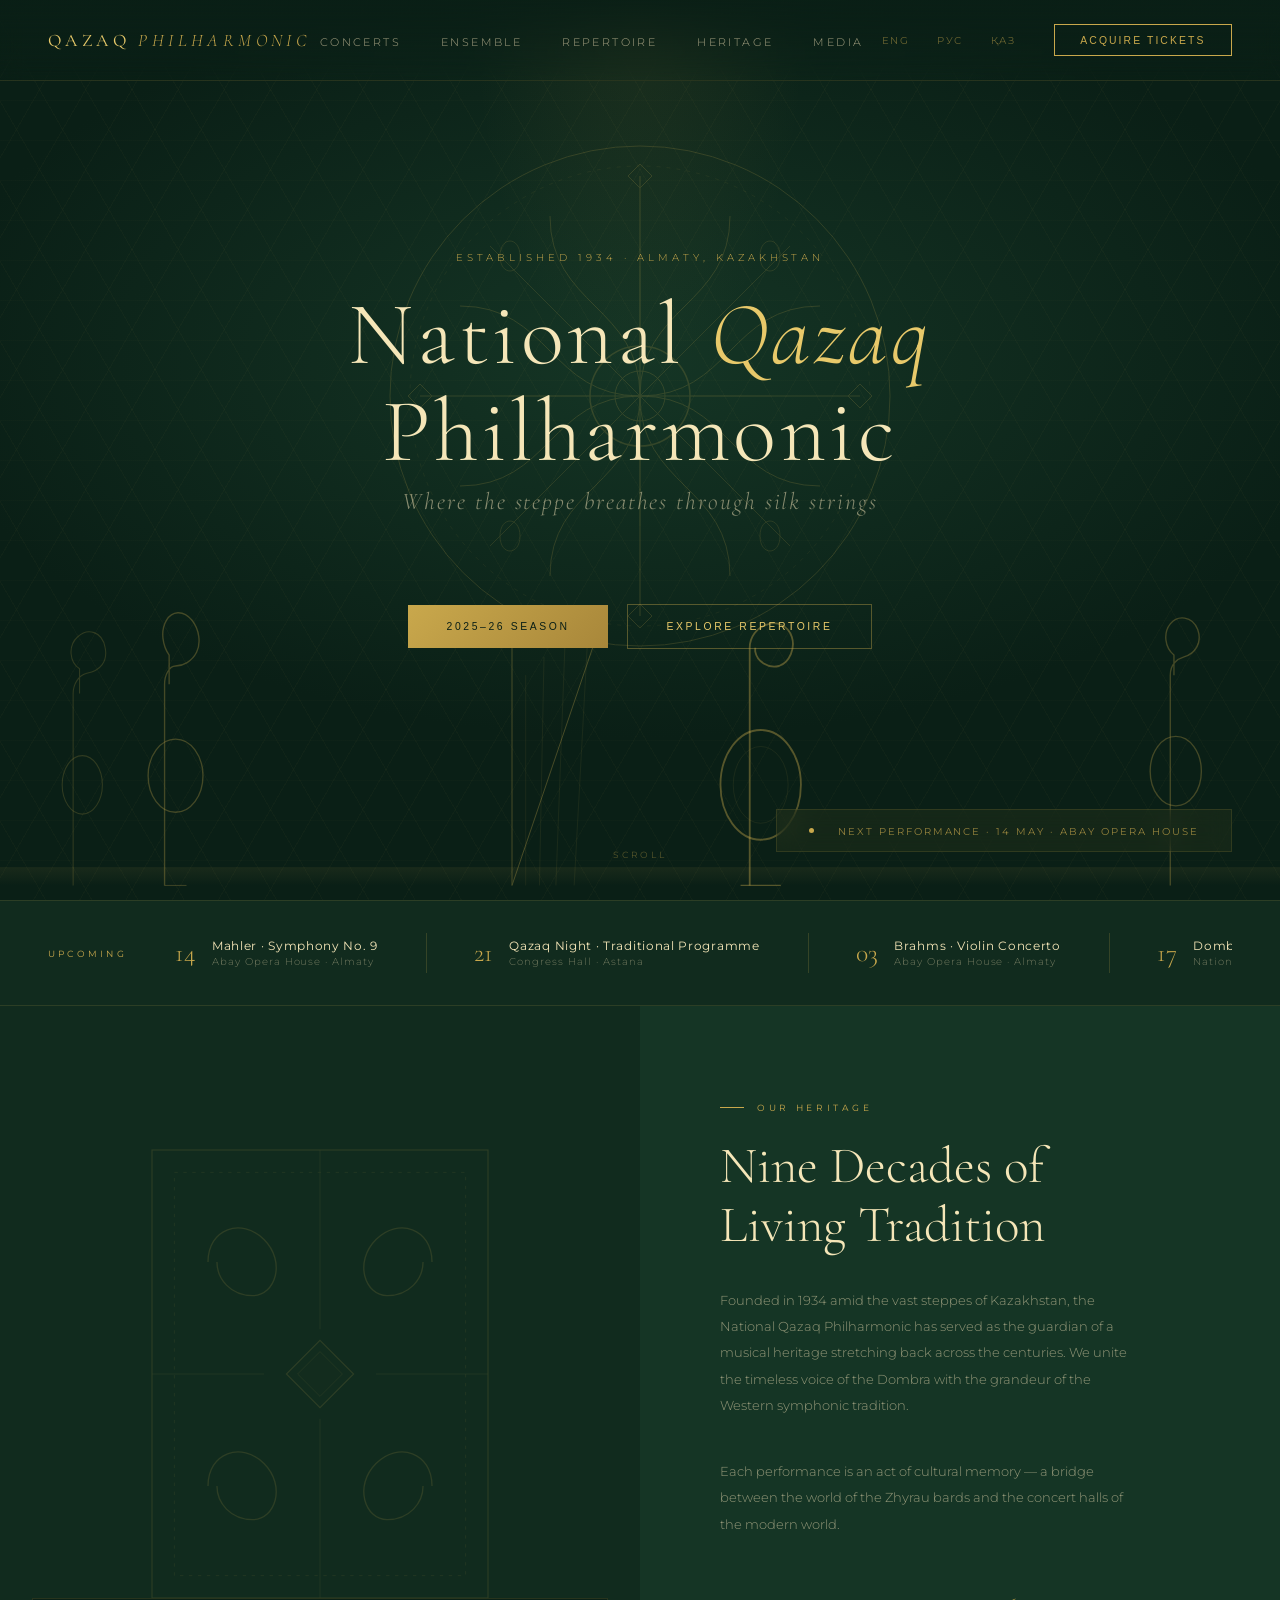
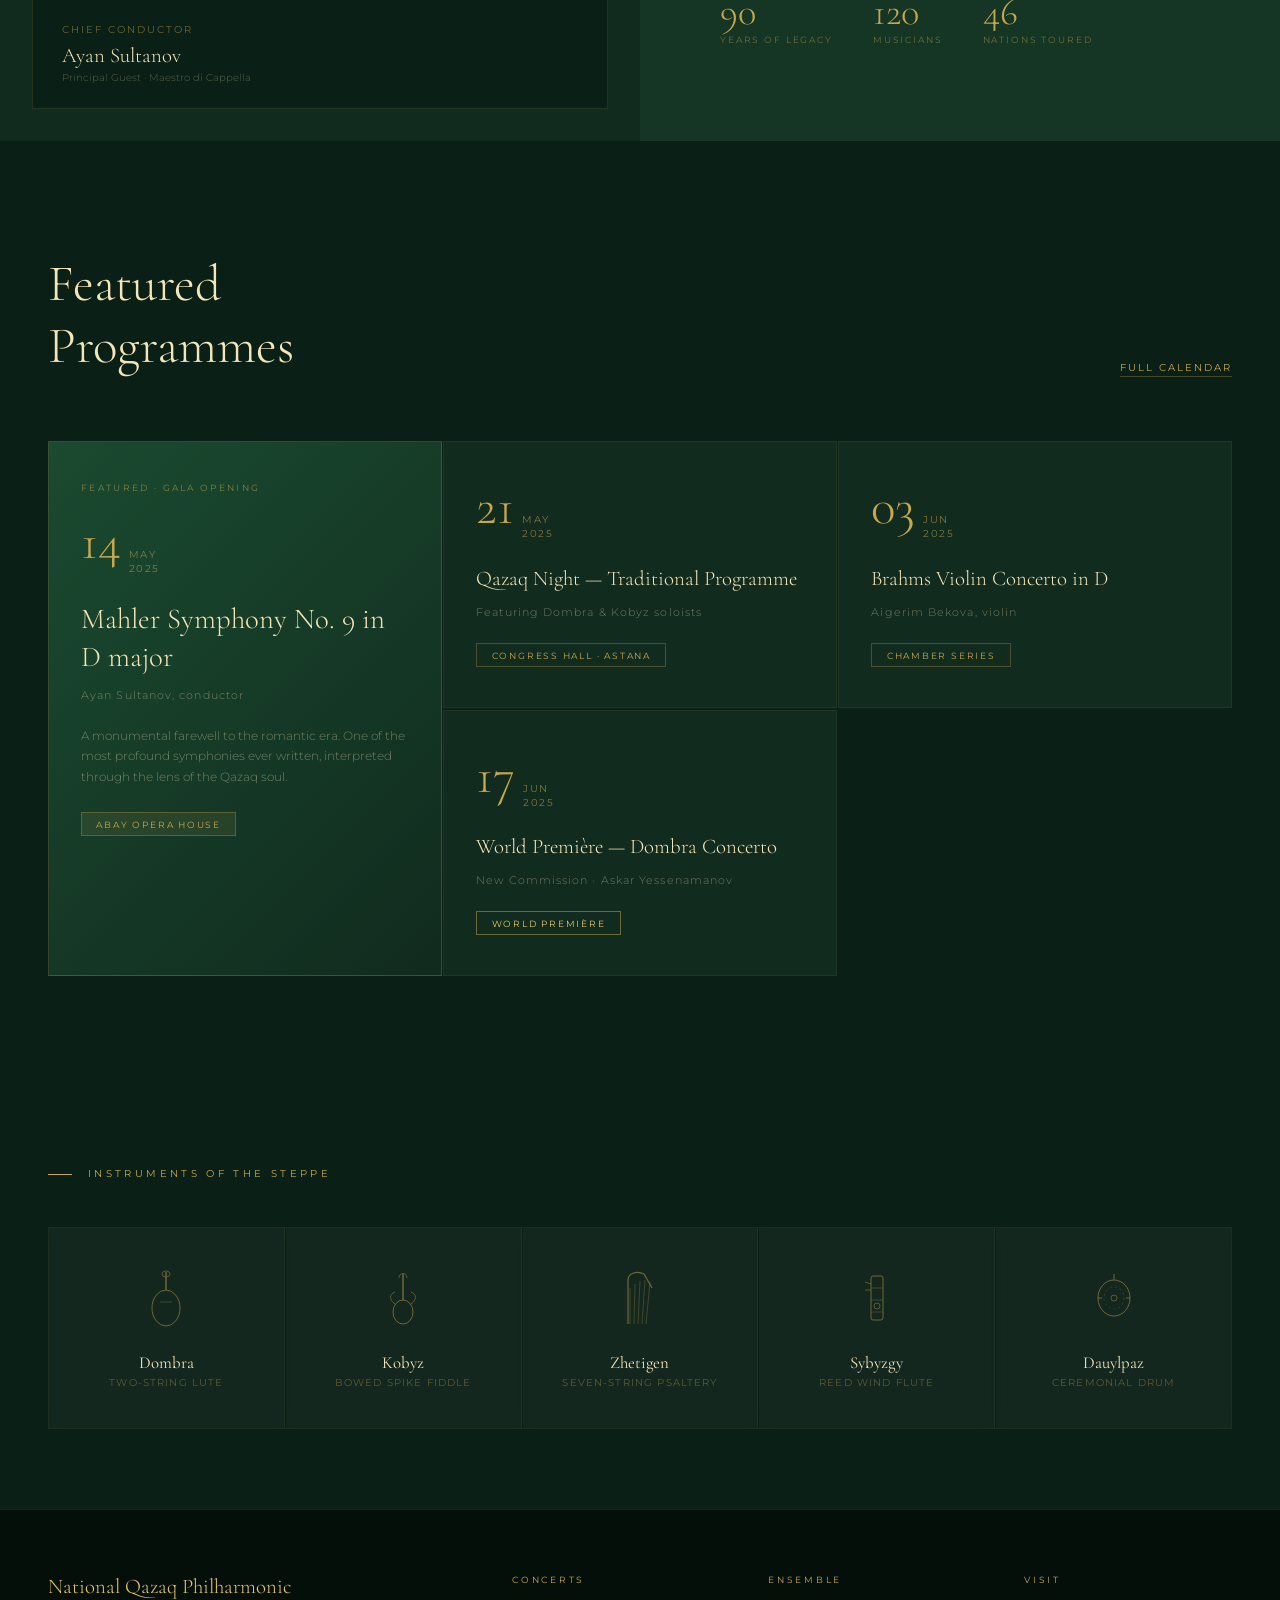
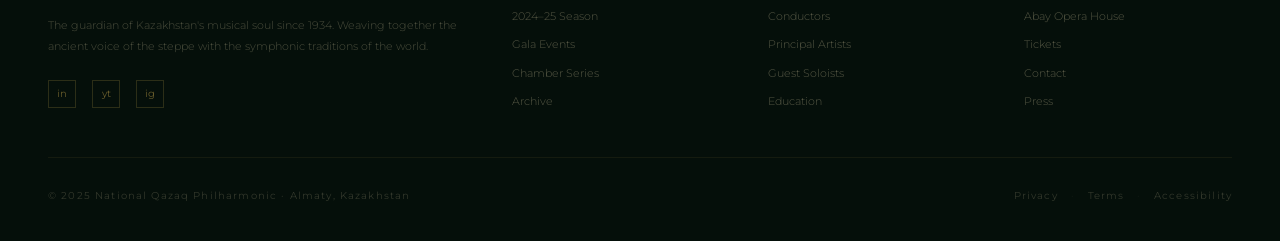
==== index.html @ 7757f596 "Add files via upload" ====
<!DOCTYPE html>
<html>
<head>
<meta charset="UTF-8">
<meta name="viewport" content="width=device-width, initial-scale=1.0">
<style>
  @import url('https://fonts.googleapis.com/css2?family=Cormorant+Garamond:ital,wght@0,300;0,400;0,600;1,300;1,400&family=Montserrat:wght@200;300;400;500&display=swap');

  *, *::before, *::after { margin: 0; padding: 0; box-sizing: border-box; }

  :root {
    --gold: #C9A84C;
    --gold-light: #E8C96A;
    --gold-pale: #F5E6B8;
    --emerald-deep: #0A1F16;
    --emerald-mid: #112B1E;
    --emerald-rich: #153525;
    --emerald-glow: #1A4A30;
    --glass-bg: rgba(255,255,255,0.04);
    --glass-border: rgba(201,168,76,0.25);
  }

  html { scroll-behavior: smooth; }

  body {
    font-family: 'Montserrat', sans-serif;
    background: var(--emerald-deep);
    color: #E8D9B0;
    overflow-x: hidden;
    min-height: 100vh;
  }

  /* NAVIGATION */
  nav {
    position: fixed; top: 0; left: 0; right: 0; z-index: 100;
    display: flex; align-items: center; justify-content: space-between;
    padding: 1.5rem 3rem;
    background: linear-gradient(180deg, rgba(10,31,22,0.95) 0%, transparent 100%);
    border-bottom: 0.5px solid rgba(201,168,76,0.15);
    backdrop-filter: blur(12px);
  }

  .nav-logo {
    font-family: 'Cormorant Garamond', serif;
    font-size: 1.1rem;
    font-weight: 400;
    letter-spacing: 0.25em;
    color: var(--gold-light);
    text-transform: uppercase;
  }

  .nav-logo span { color: var(--gold); font-weight: 300; font-style: italic; }

  .nav-links {
    display: flex; gap: 2.5rem; list-style: none;
  }

  .nav-links a {
    text-decoration: none;
    font-size: 0.68rem;
    font-weight: 300;
    letter-spacing: 0.22em;
    color: rgba(232,217,176,0.7);
    text-transform: uppercase;
    transition: color 0.3s;
  }

  .nav-links a:hover { color: var(--gold-light); }

  .nav-cta {
    font-size: 0.65rem;
    font-weight: 400;
    letter-spacing: 0.2em;
    text-transform: uppercase;
    padding: 0.6rem 1.6rem;
    border: 0.5px solid var(--gold);
    color: var(--gold);
    background: transparent;
    cursor: pointer;
    transition: all 0.3s;
  }

  .nav-cta:hover { background: rgba(201,168,76,0.1); }

  /* HERO */
  .hero {
    position: relative;
    height: 100vh;
    min-height: 700px;
    display: flex;
    flex-direction: column;
    align-items: center;
    justify-content: center;
    overflow: hidden;
  }

  /* Geometric kazakh ornament background */
  .hero-bg {
    position: absolute; inset: 0;
    background: radial-gradient(ellipse 80% 60% at 50% 40%, var(--emerald-rich) 0%, var(--emerald-deep) 70%);
  }

  .hero-bg::before {
    content: '';
    position: absolute; inset: 0;
    background-image:
      repeating-linear-gradient(60deg, transparent, transparent 39px, rgba(201,168,76,0.03) 39px, rgba(201,168,76,0.03) 40px),
      repeating-linear-gradient(-60deg, transparent, transparent 39px, rgba(201,168,76,0.03) 39px, rgba(201,168,76,0.03) 40px),
      repeating-linear-gradient(0deg, transparent, transparent 39px, rgba(201,168,76,0.02) 39px, rgba(201,168,76,0.02) 40px);
  }

  /* Light beam effect */
  .hero-beam {
    position: absolute;
    top: 0; left: 50%;
    transform: translateX(-50%);
    width: 600px; height: 100%;
    background: radial-gradient(ellipse 40% 60% at 50% 0%, rgba(201,168,76,0.08) 0%, transparent 70%);
    pointer-events: none;
  }

  /* SHANYRAK SVG centerpiece */
  .shanyrak-wrap {
    position: absolute;
    top: 50%; left: 50%;
    transform: translate(-50%, -60%);
    opacity: 0.18;
    width: 540px; height: 540px;
  }

  /* Instrument silhouettes */
  .instruments-wrap {
    position: absolute;
    bottom: 0; left: 0; right: 0;
    height: 340px;
    display: flex;
    align-items: flex-end;
    justify-content: center;
    gap: 0;
  }

  /* Hero content */
  .hero-content {
    position: relative;
    z-index: 10;
    text-align: center;
    padding: 0 2rem;
  }

  .hero-eyebrow {
    font-size: 0.62rem;
    font-weight: 300;
    letter-spacing: 0.4em;
    text-transform: uppercase;
    color: var(--gold);
    margin-bottom: 1.5rem;
    opacity: 0;
    animation: fadeUp 1.2s 0.3s ease forwards;
  }

  .hero-title {
    font-family: 'Cormorant Garamond', serif;
    font-size: clamp(3.2rem, 7vw, 6rem);
    font-weight: 300;
    line-height: 1.08;
    letter-spacing: 0.04em;
    color: var(--gold-pale);
    margin-bottom: 0.4rem;
    opacity: 0;
    animation: fadeUp 1.2s 0.55s ease forwards;
  }

  .hero-title em {
    font-style: italic;
    color: var(--gold-light);
    font-weight: 300;
  }

  .hero-subtitle {
    font-family: 'Cormorant Garamond', serif;
    font-size: clamp(1rem, 2.2vw, 1.5rem);
    font-weight: 300;
    font-style: italic;
    color: rgba(232,217,176,0.55);
    letter-spacing: 0.08em;
    margin-bottom: 3rem;
    opacity: 0;
    animation: fadeUp 1.2s 0.8s ease forwards;
  }

  .hero-divider {
    width: 60px; height: 0.5px;
    background: linear-gradient(90deg, transparent, var(--gold), transparent);
    margin: 0 auto 2.5rem;
    opacity: 0;
    animation: fadeIn 1.2s 1s ease forwards;
  }

  .hero-actions {
    display: flex; gap: 1.2rem; justify-content: center; align-items: center;
    opacity: 0;
    animation: fadeUp 1.2s 1.1s ease forwards;
  }

  .btn-primary {
    font-size: 0.65rem;
    font-weight: 400;
    letter-spacing: 0.25em;
    text-transform: uppercase;
    padding: 1rem 2.4rem;
    background: linear-gradient(135deg, var(--gold) 0%, #A8873A 100%);
    color: var(--emerald-deep);
    border: none;
    cursor: pointer;
    transition: all 0.3s;
  }

  .btn-primary:hover { opacity: 0.85; transform: translateY(-1px); }

  .btn-ghost {
    font-size: 0.65rem;
    font-weight: 300;
    letter-spacing: 0.25em;
    text-transform: uppercase;
    padding: 1rem 2.4rem;
    border: 0.5px solid rgba(201,168,76,0.4);
    color: var(--gold-light);
    background: transparent;
    cursor: pointer;
    transition: all 0.3s;
  }

  .btn-ghost:hover { background: rgba(201,168,76,0.06); }

  /* Scroll indicator */
  .scroll-hint {
    position: absolute; bottom: 2.5rem; left: 50%; transform: translateX(-50%);
    display: flex; flex-direction: column; align-items: center; gap: 0.5rem;
    font-size: 0.58rem; letter-spacing: 0.3em; color: rgba(201,168,76,0.4);
    text-transform: uppercase;
    animation: fadeIn 2s 2s ease forwards; opacity: 0;
  }

  .scroll-line {
    width: 0.5px; height: 40px;
    background: linear-gradient(180deg, rgba(201,168,76,0.4), transparent);
    animation: scrollPulse 2s 2.5s ease infinite;
  }

  /* SEASON STRIP */
  .season-strip {
    background: var(--emerald-mid);
    border-top: 0.5px solid rgba(201,168,76,0.15);
    border-bottom: 0.5px solid rgba(201,168,76,0.15);
    padding: 2rem 3rem;
    display: flex;
    align-items: center;
    gap: 3rem;
    overflow: hidden;
  }

  .season-label {
    font-size: 0.58rem; letter-spacing: 0.35em; text-transform: uppercase;
    color: var(--gold); white-space: nowrap;
  }

  .season-events {
    display: flex; gap: 3rem; overflow-x: auto; scrollbar-width: none;
  }

  .season-event {
    display: flex; align-items: center; gap: 1rem;
    white-space: nowrap; flex-shrink: 0;
  }

  .event-date {
    font-family: 'Cormorant Garamond', serif;
    font-size: 1.6rem; font-weight: 300;
    color: var(--gold); line-height: 1;
  }

  .event-info { display: flex; flex-direction: column; gap: 0.15rem; }

  .event-title {
    font-size: 0.72rem; font-weight: 400; color: var(--gold-pale);
    letter-spacing: 0.06em;
  }

  .event-venue {
    font-size: 0.6rem; font-weight: 300; color: rgba(232,217,176,0.45);
    letter-spacing: 0.1em;
  }

  .event-sep {
    width: 0.5px; height: 40px;
    background: rgba(201,168,76,0.2);
    flex-shrink: 0;
  }

  /* ABOUT SECTION */
  .section-about {
    display: grid; grid-template-columns: 1fr 1fr;
    min-height: 80vh; align-items: stretch;
  }

  .about-visual {
    position: relative; overflow: hidden;
    background: var(--emerald-mid);
  }

  .about-ornament {
    position: absolute; inset: 0;
    display: flex; align-items: center; justify-content: center;
  }

  .about-text {
    padding: 6rem 5rem;
    background: var(--emerald-rich);
    display: flex; flex-direction: column; justify-content: center;
  }

  .section-tag {
    font-size: 0.58rem; font-weight: 400; letter-spacing: 0.4em;
    text-transform: uppercase; color: var(--gold);
    margin-bottom: 1.5rem;
    display: flex; align-items: center; gap: 0.8rem;
  }

  .section-tag::before {
    content: '';
    display: block; width: 24px; height: 0.5px;
    background: var(--gold);
  }

  .about-title {
    font-family: 'Cormorant Garamond', serif;
    font-size: clamp(2.2rem, 4vw, 3.4rem);
    font-weight: 300; line-height: 1.15;
    color: var(--gold-pale); margin-bottom: 2rem;
  }

  .about-body {
    font-size: 0.82rem; font-weight: 300; line-height: 2;
    color: rgba(232,217,176,0.6); margin-bottom: 2.5rem;
    max-width: 420px;
  }

  .stat-row {
    display: flex; gap: 2.5rem; margin-top: 1rem;
  }

  .stat { display: flex; flex-direction: column; gap: 0.2rem; }

  .stat-num {
    font-family: 'Cormorant Garamond', serif;
    font-size: 2.4rem; font-weight: 300; color: var(--gold);
    line-height: 1;
  }

  .stat-lbl {
    font-size: 0.58rem; letter-spacing: 0.2em; text-transform: uppercase;
    color: rgba(201,168,76,0.5);
  }

  /* CONCERTS SECTION */
  .section-concerts {
    padding: 7rem 3rem;
    background: var(--emerald-deep);
  }

  .concerts-header {
    display: flex; align-items: flex-end; justify-content: space-between;
    margin-bottom: 4rem;
  }

  .concerts-title {
    font-family: 'Cormorant Garamond', serif;
    font-size: clamp(2rem, 4vw, 3.2rem);
    font-weight: 300; color: var(--gold-pale);
  }

  .view-all {
    font-size: 0.62rem; letter-spacing: 0.2em; text-transform: uppercase;
    color: var(--gold); text-decoration: none;
    border-bottom: 0.5px solid rgba(201,168,76,0.3);
    padding-bottom: 0.2rem;
  }

  .concerts-grid {
    display: grid; grid-template-columns: repeat(3, 1fr); gap: 1.5px;
  }

  .concert-card {
    background: var(--emerald-mid);
    padding: 2.5rem 2rem;
    border: 0.5px solid rgba(201,168,76,0.08);
    position: relative; overflow: hidden;
    cursor: pointer;
    transition: all 0.4s;
    group: true;
  }

  .concert-card::before {
    content: '';
    position: absolute; inset: 0;
    background: linear-gradient(135deg, rgba(201,168,76,0.05) 0%, transparent 60%);
    opacity: 0; transition: opacity 0.4s;
  }

  .concert-card:hover::before { opacity: 1; }
  .concert-card:hover { border-color: rgba(201,168,76,0.25); }

  .concert-card.featured {
    background: linear-gradient(135deg, var(--emerald-glow) 0%, var(--emerald-mid) 100%);
    border-color: rgba(201,168,76,0.2);
    grid-row: span 2;
  }

  .card-date-block {
    display: flex; align-items: baseline; gap: 0.5rem;
    margin-bottom: 1.5rem;
  }

  .card-day {
    font-family: 'Cormorant Garamond', serif;
    font-size: 3.2rem; font-weight: 300; color: var(--gold);
    line-height: 1;
  }

  .card-month-year {
    display: flex; flex-direction: column;
    font-size: 0.62rem; letter-spacing: 0.15em;
    text-transform: uppercase; color: rgba(201,168,76,0.6);
    line-height: 1.4;
  }

  .card-program {
    font-family: 'Cormorant Garamond', serif;
    font-size: 1.3rem; font-weight: 300; color: var(--gold-pale);
    line-height: 1.3; margin-bottom: 0.8rem;
  }

  .featured .card-program {
    font-size: 1.8rem;
  }

  .card-conductor {
    font-size: 0.68rem; font-weight: 300;
    color: rgba(232,217,176,0.45); letter-spacing: 0.1em;
    margin-bottom: 1.5rem;
  }

  .card-tag {
    display: inline-block;
    font-size: 0.56rem; letter-spacing: 0.2em; text-transform: uppercase;
    padding: 0.35rem 0.9rem;
    border: 0.5px solid rgba(201,168,76,0.3);
    color: var(--gold);
  }

  .featured .card-tag {
    background: rgba(201,168,76,0.1);
  }

  /* ENSEMBLE SECTION */
  .section-ensemble {
    padding: 7rem 3rem;
    background: var(--emerald-rich);
    overflow: hidden;
    position: relative;
  }

  .ensemble-inner {
    max-width: 1200px; margin: 0 auto;
    display: grid; grid-template-columns: 1fr 1.4fr; gap: 6rem;
    align-items: center;
  }

  .ensemble-portrait {
    position: relative;
  }

  .portrait-frame {
    width: 100%; aspect-ratio: 3/4;
    background: var(--emerald-mid);
    border: 0.5px solid rgba(201,168,76,0.2);
    position: relative; overflow: hidden;
    display: flex; align-items: center; justify-content: center;
  }

  .portrait-corner {
    position: absolute;
    width: 30px; height: 30px;
    border-color: var(--gold);
    border-style: solid;
    opacity: 0.4;
  }

  .corner-tl { top: 12px; left: 12px; border-width: 1px 0 0 1px; }
  .corner-tr { top: 12px; right: 12px; border-width: 1px 1px 0 0; }
  .corner-bl { bottom: 12px; left: 12px; border-width: 0 0 1px 1px; }
  .corner-br { bottom: 12px; right: 12px; border-width: 0 1px 1px 0; }

  .ensemble-text { padding: 1rem 0; }

  .ensemble-quote {
    font-family: 'Cormorant Garamond', serif;
    font-size: clamp(1.4rem, 2.5vw, 2rem);
    font-weight: 300; font-style: italic;
    color: var(--gold-pale);
    line-height: 1.5;
    margin-bottom: 2rem;
    border-left: 1px solid rgba(201,168,76,0.3);
    padding-left: 1.5rem;
  }

  /* GLASS INSTRUMENTS ROW */
  .section-instruments {
    padding: 5rem 3rem;
    background: var(--emerald-deep);
  }

  .instruments-row {
    display: flex; gap: 1px;
    border: 0.5px solid rgba(201,168,76,0.1);
    overflow: hidden;
  }

  .instrument-tile {
    flex: 1;
    padding: 2.5rem 1.5rem;
    background: var(--glass-bg);
    border-right: 0.5px solid rgba(201,168,76,0.08);
    backdrop-filter: blur(8px);
    text-align: center;
    transition: background 0.3s;
    cursor: default;
  }

  .instrument-tile:last-child { border-right: none; }
  .instrument-tile:hover { background: rgba(201,168,76,0.04); }

  .instrument-icon {
    width: 40px; height: 60px;
    margin: 0 auto 1.2rem;
    opacity: 0.5;
  }

  .instrument-name {
    font-family: 'Cormorant Garamond', serif;
    font-size: 1.05rem; font-weight: 400;
    color: var(--gold-pale); margin-bottom: 0.3rem;
  }

  .instrument-desc {
    font-size: 0.6rem; letter-spacing: 0.12em;
    color: rgba(201,168,76,0.4); text-transform: uppercase;
  }

  /* FOOTER */
  footer {
    padding: 4rem 3rem 2.5rem;
    background: #050F0A;
    border-top: 0.5px solid rgba(201,168,76,0.12);
  }

  .footer-grid {
    display: grid; grid-template-columns: 2fr 1fr 1fr 1fr;
    gap: 3rem; margin-bottom: 3rem;
  }

  .footer-brand {
    font-family: 'Cormorant Garamond', serif;
    font-size: 1.3rem; font-weight: 300;
    color: var(--gold-light); margin-bottom: 1rem;
  }

  .footer-body {
    font-size: 0.7rem; font-weight: 300; line-height: 1.8;
    color: rgba(232,217,176,0.3);
  }

  .footer-col-title {
    font-size: 0.58rem; letter-spacing: 0.3em; text-transform: uppercase;
    color: var(--gold); margin-bottom: 1.2rem;
  }

  .footer-links { list-style: none; display: flex; flex-direction: column; gap: 0.6rem; }

  .footer-links a {
    font-size: 0.7rem; font-weight: 300;
    color: rgba(232,217,176,0.35); text-decoration: none;
    transition: color 0.2s;
  }

  .footer-links a:hover { color: var(--gold-light); }

  .footer-bottom {
    display: flex; justify-content: space-between; align-items: center;
    padding-top: 2rem;
    border-top: 0.5px solid rgba(201,168,76,0.08);
    font-size: 0.6rem; letter-spacing: 0.12em;
    color: rgba(232,217,176,0.2);
  }

  /* ANIMATIONS */
  @keyframes fadeUp {
    from { opacity: 0; transform: translateY(24px); }
    to { opacity: 1; transform: translateY(0); }
  }

  @keyframes fadeIn {
    from { opacity: 0; }
    to { opacity: 1; }
  }

  @keyframes scrollPulse {
    0%, 100% { opacity: 0.4; transform: scaleY(1); }
    50% { opacity: 0.8; transform: scaleY(1.2); }
  }

  @keyframes rotateSlow {
    from { transform: translate(-50%, -60%) rotate(0deg); }
    to { transform: translate(-50%, -60%) rotate(360deg); }
  }

  @keyframes shimmer {
    0%, 100% { opacity: 0.18; }
    50% { opacity: 0.28; }
  }

  .shanyrak-wrap {
    animation: shimmer 6s ease-in-out infinite;
  }

  /* Glassmorphism ticker */
  .glass-ticker {
    background: rgba(201,168,76,0.06);
    border: 0.5px solid rgba(201,168,76,0.15);
    backdrop-filter: blur(12px);
    padding: 0.9rem 2rem;
    display: inline-flex;
    align-items: center;
    gap: 1.5rem;
    position: absolute;
    bottom: 3rem; right: 3rem;
    opacity: 0;
    animation: fadeIn 1.5s 2s ease forwards;
  }

  .ticker-dot {
    width: 5px; height: 5px; border-radius: 50%;
    background: var(--gold);
    animation: pulse 2s ease infinite;
  }

  .ticker-text {
    font-size: 0.62rem; letter-spacing: 0.2em; text-transform: uppercase;
    color: rgba(201,168,76,0.7);
  }

  @keyframes pulse {
    0%, 100% { opacity: 1; transform: scale(1); }
    50% { opacity: 0.4; transform: scale(0.7); }
  }
  .lang-btn {
  font-size: 0.6rem;
  letter-spacing: 0.15em;
  text-decoration: none;
  color: rgba(201, 168, 76, 0.5); /* Тусклый золотой для неактивных */
  padding: 4px 8px;
  border: 0.5px solid transparent;
  transition: all 0.3s ease;
}

.lang-btn:hover {
  color: var(--gold-light);
  border-color: rgba(201, 168, 76, 0.3);
}

/* Стиль для активной кнопки (на которой мы сейчас находимся) */
.lang-btn.active {
  color: var(--gold);
  border-color: var(--gold);
  font-weight: 500;
}
</style>
</head>
<body>

<!-- NAVIGATION -->
<nav>
  <div class="nav-logo">Qazaq <span>Philharmonic</span></div>
  <ul class="nav-links">
    <li><a href="#">Concerts</a></li>
    <li><a href="#">Ensemble</a></li>
    <li><a href="#">Repertoire</a></li>
    <li><a href="#">Heritage</a></li>
    <li><a href="#">Media</a></li>
  </ul>
  <div class="lang-switcher" style="display: flex; gap: 10px; margin-right: 20px;">
  <a href="index.html" class="lang-btn">ENG</a>
  <a href="index_ru.html" class="lang-btn">РУС</a>
  <a href="index_kz.html" class="lang-btn">ҚАЗ</a>
</div>
  <button class="nav-cta">Acquire Tickets</button>
</nav>

<!-- HERO SECTION -->
<section class="hero">
  <div class="hero-bg"></div>
  <div class="hero-beam"></div>

  <!-- Shanyrak SVG Background -->
  <div class="shanyrak-wrap">
    <svg viewBox="0 0 540 540" xmlns="http://www.w3.org/2000/svg" fill="none">
      <!-- Outer ring -->
      <circle cx="270" cy="270" r="250" stroke="#C9A84C" stroke-width="1"/>
      <circle cx="270" cy="270" r="230" stroke="#C9A84C" stroke-width="0.4" stroke-dasharray="4 6"/>
      <!-- Shanyrak cross beams -->
      <line x1="270" y1="50" x2="270" y2="490" stroke="#C9A84C" stroke-width="1.2"/>
      <line x1="50" y1="270" x2="490" y2="270" stroke="#C9A84C" stroke-width="1.2"/>
      <line x1="120" y1="120" x2="420" y2="420" stroke="#C9A84C" stroke-width="0.8"/>
      <line x1="420" y1="120" x2="120" y2="420" stroke="#C9A84C" stroke-width="0.8"/>
      <!-- Curved shanyrak spokes -->
      <path d="M270 270 C270 180, 360 180, 360 90" stroke="#C9A84C" stroke-width="1"/>
      <path d="M270 270 C270 180, 180 180, 180 90" stroke="#C9A84C" stroke-width="1"/>
      <path d="M270 270 C360 270, 360 360, 450 360" stroke="#C9A84C" stroke-width="1"/>
      <path d="M270 270 C180 270, 180 360, 90 360" stroke="#C9A84C" stroke-width="1"/>
      <path d="M270 270 C270 360, 360 360, 360 450" stroke="#C9A84C" stroke-width="1"/>
      <path d="M270 270 C270 360, 180 360, 180 450" stroke="#C9A84C" stroke-width="1"/>
      <path d="M270 270 C180 270, 180 180, 90 180" stroke="#C9A84C" stroke-width="1"/>
      <path d="M270 270 C360 270, 360 180, 450 180" stroke="#C9A84C" stroke-width="1"/>
      <!-- Kazakh geometric ornament rings -->
      <circle cx="270" cy="270" r="50" stroke="#C9A84C" stroke-width="1.5"/>
      <circle cx="270" cy="270" r="25" stroke="#C9A84C" stroke-width="1"/>
      <!-- Outer geometric diamonds -->
      <polygon points="270,38 282,50 270,62 258,50" fill="none" stroke="#C9A84C" stroke-width="1"/>
      <polygon points="270,478 282,490 270,502 258,490" fill="none" stroke="#C9A84C" stroke-width="1"/>
      <polygon points="38,270 50,282 62,270 50,258" fill="none" stroke="#C9A84C" stroke-width="1"/>
      <polygon points="478,270 490,282 502,270 490,258" fill="none" stroke="#C9A84C" stroke-width="1"/>
      <!-- Oyular corner motifs -->
      <path d="M130,130 C130,110 150,110 150,130 C150,150 130,150 130,130" stroke="#C9A84C" stroke-width="0.8" fill="none"/>
      <path d="M410,130 C410,110 390,110 390,130 C390,150 410,150 410,130" stroke="#C9A84C" stroke-width="0.8" fill="none"/>
      <path d="M130,410 C130,430 150,430 150,410 C150,390 130,390 130,410" stroke="#C9A84C" stroke-width="0.8" fill="none"/>
      <path d="M410,410 C410,430 390,430 390,410 C390,390 410,390 410,410" stroke="#C9A84C" stroke-width="0.8" fill="none"/>
      <!-- Inner radiating lines -->
      <line x1="270" y1="220" x2="270" y2="140" stroke="#C9A84C" stroke-width="0.5"/>
      <line x1="270" y1="320" x2="270" y2="400" stroke="#C9A84C" stroke-width="0.5"/>
      <line x1="220" y1="270" x2="140" y2="270" stroke="#C9A84C" stroke-width="0.5"/>
      <line x1="320" y1="270" x2="400" y2="270" stroke="#C9A84C" stroke-width="0.5"/>
    </svg>
  </div>

  <!-- Instrument Silhouettes -->
  <div class="instruments-wrap">
    <svg viewBox="0 0 1400 340" xmlns="http://www.w3.org/2000/svg" style="width:100%;height:100%;position:absolute;bottom:0;" fill="none">
      <!-- Dombra left -->
      <path d="M180 340 L180 120 C180 110, 185 100, 192 100 C200 100, 210 95, 215 85 C220 75, 218 60, 210 50 C200 38, 188 40, 182 50 C175 62, 178 78, 185 88 L185 120" stroke="#C9A84C" stroke-width="1.5" opacity="0.3"/>
      <ellipse cx="192" cy="220" rx="30" ry="40" stroke="#C9A84C" stroke-width="1.5" opacity="0.3"/>
      <line x1="180" y1="340" x2="204" y2="340" stroke="#C9A84C" stroke-width="1" opacity="0.3"/>

      <!-- Kobyz far left -->
      <path d="M80 340 L80 130 C80 120, 86 110, 95 108 C110 105, 118 95, 115 80 C112 62, 96 58, 85 68 C74 78, 76 96, 87 103 L87 130" stroke="#C9A84C" stroke-width="1.2" opacity="0.2"/>
      <ellipse cx="90" cy="230" rx="22" ry="32" stroke="#C9A84C" stroke-width="1.2" opacity="0.2"/>

      <!-- Violin/Qyl kobyz right area -->
      <path d="M1280 340 L1280 110 C1280 98, 1288 92, 1295 90 C1308 86, 1315 74, 1310 60 C1304 45, 1288 44, 1280 54 C1272 64, 1274 80, 1284 88 L1284 110" stroke="#C9A84C" stroke-width="1.5" opacity="0.3"/>
      <ellipse cx="1286" cy="215" rx="28" ry="38" stroke="#C9A84C" stroke-width="1.5" opacity="0.3"/>

      <!-- Zhетіген (7-string) harp silhouette center-left -->
      <path d="M560 340 L560 80 C560 60, 570 45, 585 40 C610 32, 640 40, 655 60 L560 340Z" stroke="#C9A84C" stroke-width="1" fill="rgba(201,168,76,0.015)" opacity="0.35"/>
      <line x1="575" y1="340" x2="575" y2="110" stroke="#C9A84C" stroke-width="0.5" opacity="0.2"/>
      <line x1="590" y1="340" x2="595" y2="90" stroke="#C9A84C" stroke-width="0.5" opacity="0.2"/>
      <line x1="608" y1="340" x2="618" y2="75" stroke="#C9A84C" stroke-width="0.5" opacity="0.2"/>
      <line x1="628" y1="340" x2="643" y2="65" stroke="#C9A84C" stroke-width="0.5" opacity="0.2"/>

      <!-- Large Dombra center-right silhouette -->
      <path d="M820 340 L820 80 C820 68, 828 58, 838 55 C850 50, 862 56, 866 68 C870 80, 864 96, 852 100 C840 103, 828 95, 826 84 L826 80" stroke="#C9A84C" stroke-width="2" opacity="0.4"/>
      <ellipse cx="832" cy="230" rx="44" ry="60" stroke="#C9A84C" stroke-width="2" opacity="0.4"/>
      <ellipse cx="832" cy="230" rx="30" ry="42" stroke="#C9A84C" stroke-width="0.5" opacity="0.2"/>
      <line x1="810" y1="340" x2="854" y2="340" stroke="#C9A84C" stroke-width="1.5" opacity="0.4"/>

      <!-- Subtle ground glow -->
      <rect x="0" y="320" width="1400" height="20" fill="url(#groundGrad)"/>
      <defs>
        <linearGradient id="groundGrad" x1="0" y1="0" x2="0" y2="1">
          <stop offset="0%" stop-color="#C9A84C" stop-opacity="0.08"/>
          <stop offset="100%" stop-color="#C9A84C" stop-opacity="0"/>
        </linearGradient>
      </defs>
    </svg>
  </div>

  <!-- Main Content -->
  <div class="hero-content">
    <p class="hero-eyebrow">Established 1934 · Almaty, Kazakhstan</p>
    <h1 class="hero-title">National <em>Qazaq</em><br>Philharmonic</h1>
    <p class="hero-subtitle">Where the steppe breathes through silk strings</p>
    <div class="hero-divider"></div>
    <div class="hero-actions">
      <button class="btn-primary">2025–26 Season</button>
      <button class="btn-ghost">Explore Repertoire</button>
    </div>
  </div>

  <!-- Glass live ticker -->
  <div class="glass-ticker">
    <div class="ticker-dot"></div>
    <span class="ticker-text">Next performance · 14 May · Abay Opera House</span>
  </div>

  <div class="scroll-hint">
    <div class="scroll-line"></div>
    <span>Scroll</span>
  </div>
</section>

<!-- SEASON STRIP -->
<div class="season-strip">
  <span class="season-label">Upcoming</span>
  <div class="season-events">
    <div class="season-event">
      <div class="event-date">14</div>
      <div class="event-info">
        <span class="event-title">Mahler · Symphony No. 9</span>
        <span class="event-venue">Abay Opera House · Almaty</span>
      </div>
    </div>
    <div class="event-sep"></div>
    <div class="season-event">
      <div class="event-date">21</div>
      <div class="event-info">
        <span class="event-title">Qazaq Night · Traditional Programme</span>
        <span class="event-venue">Congress Hall · Astana</span>
      </div>
    </div>
    <div class="event-sep"></div>
    <div class="season-event">
      <div class="event-date">03</div>
      <div class="event-info">
        <span class="event-title">Brahms · Violin Concerto</span>
        <span class="event-venue">Abay Opera House · Almaty</span>
      </div>
    </div>
    <div class="event-sep"></div>
    <div class="season-event">
      <div class="event-date">17</div>
      <div class="event-info">
        <span class="event-title">Dombra Concerto Première</span>
        <span class="event-venue">National Museum · Astana</span>
      </div>
    </div>
    <div class="event-sep"></div>
    <div class="season-event">
      <div class="event-date">28</div>
      <div class="event-info">
        <span class="event-title">Shostakovich · Symphony No. 5</span>
        <span class="event-venue">Abay Opera House · Almaty</span>
      </div>
    </div>
  </div>
</div>

<!-- ABOUT -->
<section class="section-about">
  <div class="about-visual">
    <div class="about-ornament">
      <svg viewBox="0 0 400 500" xmlns="http://www.w3.org/2000/svg" style="width:70%;opacity:0.15;" fill="none">
        <!-- Kazakh oyular pattern -->
        <rect x="50" y="50" width="300" height="400" stroke="#C9A84C" stroke-width="1"/>
        <rect x="70" y="70" width="260" height="360" stroke="#C9A84C" stroke-width="0.5" stroke-dasharray="3 5"/>
        <!-- Ram horn motif (Qoshqar muiz) repeated -->
        <path d="M100,150 C100,120 130,110 150,130 C170,150 160,180 140,180 C120,180 108,165 108,150" stroke="#C9A84C" stroke-width="1.2"/>
        <path d="M300,150 C300,120 270,110 250,130 C230,150 240,180 260,180 C280,180 292,165 292,150" stroke="#C9A84C" stroke-width="1.2"/>
        <path d="M100,350 C100,320 130,310 150,330 C170,350 160,380 140,380 C120,380 108,365 108,350" stroke="#C9A84C" stroke-width="1.2"/>
        <path d="M300,350 C300,320 270,310 250,330 C230,350 240,380 260,380 C280,380 292,365 292,350" stroke="#C9A84C" stroke-width="1.2"/>
        <!-- Center diamond -->
        <polygon points="200,220 230,250 200,280 170,250" stroke="#C9A84C" stroke-width="1" fill="rgba(201,168,76,0.05)"/>
        <polygon points="200,230 220,250 200,270 180,250" stroke="#C9A84C" stroke-width="0.5" fill="rgba(201,168,76,0.03)"/>
        <!-- Border ornament lines -->
        <line x1="50" y1="250" x2="150" y2="250" stroke="#C9A84C" stroke-width="0.5"/>
        <line x1="250" y1="250" x2="350" y2="250" stroke="#C9A84C" stroke-width="0.5"/>
        <line x1="200" y1="50" x2="200" y2="210" stroke="#C9A84C" stroke-width="0.5"/>
        <line x1="200" y1="290" x2="200" y2="450" stroke="#C9A84C" stroke-width="0.5"/>
      </svg>
    </div>
    <div style="position:absolute;bottom:2rem;left:2rem;right:2rem;background:rgba(10,31,22,0.85);backdrop-filter:blur(12px);border:0.5px solid rgba(201,168,76,0.15);padding:1.5rem 1.8rem;">
      <p style="font-size:0.62rem;letter-spacing:0.2em;text-transform:uppercase;color:rgba(201,168,76,0.5);margin-bottom:0.5rem;">Chief Conductor</p>
      <p style="font-family:'Cormorant Garamond',serif;font-size:1.3rem;font-weight:300;color:#F5E6B8;">Ayan Sultanov</p>
      <p style="font-size:0.65rem;font-weight:300;color:rgba(232,217,176,0.35);margin-top:0.2rem;">Principal Guest · Maestro di Cappella</p>
    </div>
  </div>

  <div class="about-text">
    <span class="section-tag">Our Heritage</span>
    <h2 class="about-title">Nine Decades of<br>Living Tradition</h2>
    <p class="about-body">Founded in 1934 amid the vast steppes of Kazakhstan, the National Qazaq Philharmonic has served as the guardian of a musical heritage stretching back across the centuries. We unite the timeless voice of the Dombra with the grandeur of the Western symphonic tradition.</p>
    <p class="about-body">Each performance is an act of cultural memory — a bridge between the world of the Zhyrau bards and the concert halls of the modern world.</p>
    <div class="stat-row">
      <div class="stat">
        <span class="stat-num">90</span>
        <span class="stat-lbl">Years of legacy</span>
      </div>
      <div class="stat">
        <span class="stat-num">120</span>
        <span class="stat-lbl">Musicians</span>
      </div>
      <div class="stat">
        <span class="stat-num">46</span>
        <span class="stat-lbl">Nations toured</span>
      </div>
    </div>
  </div>
</section>

<!-- CONCERTS -->
<section class="section-concerts">
  <div class="concerts-header">
    <h2 class="concerts-title">Featured<br>Programmes</h2>
    <a href="#" class="view-all">Full calendar</a>
  </div>
  <div class="concerts-grid">
    <!-- Featured card -->
    <div class="concert-card featured">
      <div style="font-size:0.58rem;letter-spacing:0.25em;text-transform:uppercase;color:rgba(201,168,76,0.6);margin-bottom:1.5rem;">Featured · Gala Opening</div>
      <div class="card-date-block">
        <span class="card-day">14</span>
        <div class="card-month-year"><span>May</span><span>2025</span></div>
      </div>
      <p class="card-program">Mahler Symphony No. 9 in D major</p>
      <p class="card-conductor">Ayan Sultanov, conductor</p>
      <p style="font-size:0.72rem;font-weight:300;color:rgba(232,217,176,0.45);line-height:1.8;margin-bottom:1.5rem;">A monumental farewell to the romantic era. One of the most profound symphonies ever written, interpreted through the lens of the Qazaq soul.</p>
      <span class="card-tag">Abay Opera House</span>
    </div>
    <!-- Cards right -->
    <div class="concert-card">
      <div class="card-date-block">
        <span class="card-day">21</span>
        <div class="card-month-year"><span>May</span><span>2025</span></div>
      </div>
      <p class="card-program">Qazaq Night — Traditional Programme</p>
      <p class="card-conductor">Featuring Dombra & Kobyz soloists</p>
      <span class="card-tag">Congress Hall · Astana</span>
    </div>
    <div class="concert-card">
      <div class="card-date-block">
        <span class="card-day">03</span>
        <div class="card-month-year"><span>Jun</span><span>2025</span></div>
      </div>
      <p class="card-program">Brahms Violin Concerto in D</p>
      <p class="card-conductor">Aigerim Bekova, violin</p>
      <span class="card-tag">Chamber Series</span>
    </div>
    <div class="concert-card">
      <div class="card-date-block">
        <span class="card-day">17</span>
        <div class="card-month-year"><span>Jun</span><span>2025</span></div>
      </div>
      <p class="card-program">World Première — Dombra Concerto</p>
      <p class="card-conductor">New Commission · Askar Yessenamanov</p>
      <span class="card-tag" style="border-color:rgba(201,168,76,0.5);color:#E8C96A;">World Première</span>
    </div>
  </div>
</section>

<!-- INSTRUMENTS -->
<section class="section-instruments">
  <div style="margin-bottom:3rem;display:flex;align-items:center;gap:1rem;">
    <div style="width:24px;height:0.5px;background:var(--gold);"></div>
    <span style="font-size:0.6rem;letter-spacing:0.35em;text-transform:uppercase;color:var(--gold);">Instruments of the Steppe</span>
  </div>
  <div class="instruments-row">
    <div class="instrument-tile">
      <svg class="instrument-icon" viewBox="0 0 40 60" fill="none" xmlns="http://www.w3.org/2000/svg">
        <ellipse cx="20" cy="40" rx="14" ry="18" stroke="#C9A84C" stroke-width="1"/>
        <line x1="20" y1="22" x2="20" y2="4" stroke="#C9A84C" stroke-width="1.5"/>
        <ellipse cx="20" cy="6" rx="4" ry="3" stroke="#C9A84C" stroke-width="0.8"/>
        <line x1="14" y1="34" x2="26" y2="34" stroke="#C9A84C" stroke-width="0.5"/>
      </svg>
      <p class="instrument-name">Dombra</p>
      <p class="instrument-desc">Two-string lute</p>
    </div>
    <div class="instrument-tile">
      <svg class="instrument-icon" viewBox="0 0 40 60" fill="none" xmlns="http://www.w3.org/2000/svg">
        <ellipse cx="20" cy="44" rx="10" ry="12" stroke="#C9A84C" stroke-width="1"/>
        <line x1="20" y1="32" x2="20" y2="6" stroke="#C9A84C" stroke-width="1.5"/>
        <path d="M16 10 C16 4, 24 4, 24 10" stroke="#C9A84C" stroke-width="0.8"/>
        <path d="M12 36 C6 32, 6 26, 12 24" stroke="#C9A84C" stroke-width="0.8"/>
        <path d="M28 36 C34 32, 34 26, 28 24" stroke="#C9A84C" stroke-width="0.8"/>
      </svg>
      <p class="instrument-name">Kobyz</p>
      <p class="instrument-desc">Bowed spike fiddle</p>
    </div>
    <div class="instrument-tile">
      <svg class="instrument-icon" viewBox="0 0 40 60" fill="none" xmlns="http://www.w3.org/2000/svg">
        <path d="M8 56 L8 12 C8 6, 16 2, 24 6 L32 20" stroke="#C9A84C" stroke-width="1.2"/>
        <line x1="10" y1="56" x2="10" y2="20" stroke="#C9A84C" stroke-width="0.5"/>
        <line x1="14" y1="56" x2="15" y2="16" stroke="#C9A84C" stroke-width="0.5"/>
        <line x1="18" y1="56" x2="20" y2="13" stroke="#C9A84C" stroke-width="0.5"/>
        <line x1="22" y1="56" x2="25" y2="12" stroke="#C9A84C" stroke-width="0.5"/>
        <line x1="26" y1="56" x2="30" y2="14" stroke="#C9A84C" stroke-width="0.5"/>
      </svg>
      <p class="instrument-name">Zhetigen</p>
      <p class="instrument-desc">Seven-string psaltery</p>
    </div>
    <div class="instrument-tile">
      <svg class="instrument-icon" viewBox="0 0 40 60" fill="none" xmlns="http://www.w3.org/2000/svg">
        <rect x="14" y="8" width="12" height="44" rx="2" stroke="#C9A84C" stroke-width="1"/>
        <line x1="14" y1="20" x2="26" y2="20" stroke="#C9A84C" stroke-width="0.5"/>
        <line x1="14" y1="32" x2="26" y2="32" stroke="#C9A84C" stroke-width="0.5"/>
        <line x1="14" y1="44" x2="26" y2="44" stroke="#C9A84C" stroke-width="0.5"/>
        <circle cx="20" cy="38" r="3" stroke="#C9A84C" stroke-width="0.8"/>
        <line x1="8" y1="14" x2="14" y2="16" stroke="#C9A84C" stroke-width="0.8"/>
        <line x1="8" y1="22" x2="14" y2="22" stroke="#C9A84C" stroke-width="0.8"/>
      </svg>
      <p class="instrument-name">Sybyzgy</p>
      <p class="instrument-desc">Reed wind flute</p>
    </div>
    <div class="instrument-tile">
      <svg class="instrument-icon" viewBox="0 0 40 60" fill="none" xmlns="http://www.w3.org/2000/svg">
        <ellipse cx="20" cy="30" rx="16" ry="18" stroke="#C9A84C" stroke-width="1"/>
        <ellipse cx="20" cy="30" rx="10" ry="11" stroke="#C9A84C" stroke-width="0.4" stroke-dasharray="2 3"/>
        <circle cx="20" cy="30" r="3" stroke="#C9A84C" stroke-width="0.8"/>
        <line x1="4" y1="30" x2="8" y2="30" stroke="#C9A84C" stroke-width="1"/>
        <line x1="32" y1="30" x2="36" y2="30" stroke="#C9A84C" stroke-width="1"/>
        <line x1="20" y1="12" x2="20" y2="6" stroke="#C9A84C" stroke-width="1"/>
      </svg>
      <p class="instrument-name">Dauylpaz</p>
      <p class="instrument-desc">Ceremonial drum</p>
    </div>
  </div>
</section>

<!-- FOOTER -->
<footer>
  <div class="footer-grid">
    <div>
      <p class="footer-brand">National Qazaq Philharmonic</p>
      <p class="footer-body">The guardian of Kazakhstan's musical soul since 1934. Weaving together the ancient voice of the steppe with the symphonic traditions of the world.</p>
      <div style="display:flex;gap:1rem;margin-top:1.5rem;">
        <div style="width:28px;height:28px;border:0.5px solid rgba(201,168,76,0.2);display:flex;align-items:center;justify-content:center;cursor:pointer;">
          <span style="font-size:0.6rem;color:rgba(201,168,76,0.5);">in</span>
        </div>
        <div style="width:28px;height:28px;border:0.5px solid rgba(201,168,76,0.2);display:flex;align-items:center;justify-content:center;cursor:pointer;">
          <span style="font-size:0.6rem;color:rgba(201,168,76,0.5);">yt</span>
        </div>
        <div style="width:28px;height:28px;border:0.5px solid rgba(201,168,76,0.2);display:flex;align-items:center;justify-content:center;cursor:pointer;">
          <span style="font-size:0.6rem;color:rgba(201,168,76,0.5);">ig</span>
        </div>
      </div>
    </div>
    <div>
      <p class="footer-col-title">Concerts</p>
      <ul class="footer-links">
        <li><a href="#">2024–25 Season</a></li>
        <li><a href="#">Gala Events</a></li>
        <li><a href="#">Chamber Series</a></li>
        <li><a href="#">Archive</a></li>
      </ul>
    </div>
    <div>
      <p class="footer-col-title">Ensemble</p>
      <ul class="footer-links">
        <li><a href="#">Conductors</a></li>
        <li><a href="#">Principal Artists</a></li>
        <li><a href="#">Guest Soloists</a></li>
        <li><a href="#">Education</a></li>
      </ul>
    </div>
    <div>
      <p class="footer-col-title">Visit</p>
      <ul class="footer-links">
        <li><a href="#">Abay Opera House</a></li>
        <li><a href="#">Tickets</a></li>
        <li><a href="#">Contact</a></li>
        <li><a href="#">Press</a></li>
      </ul>
    </div>
  </div>
  <div class="footer-bottom">
    <span>© 2025 National Qazaq Philharmonic · Almaty, Kazakhstan</span>
    <span style="display:flex;align-items:center;gap:0.8rem;">
      <span>Privacy</span>
      <span style="opacity:0.3;">·</span>
      <span>Terms</span>
      <span style="opacity:0.3;">·</span>
      <span>Accessibility</span>
    </span>
  </div>
</footer>

</body>
</html>
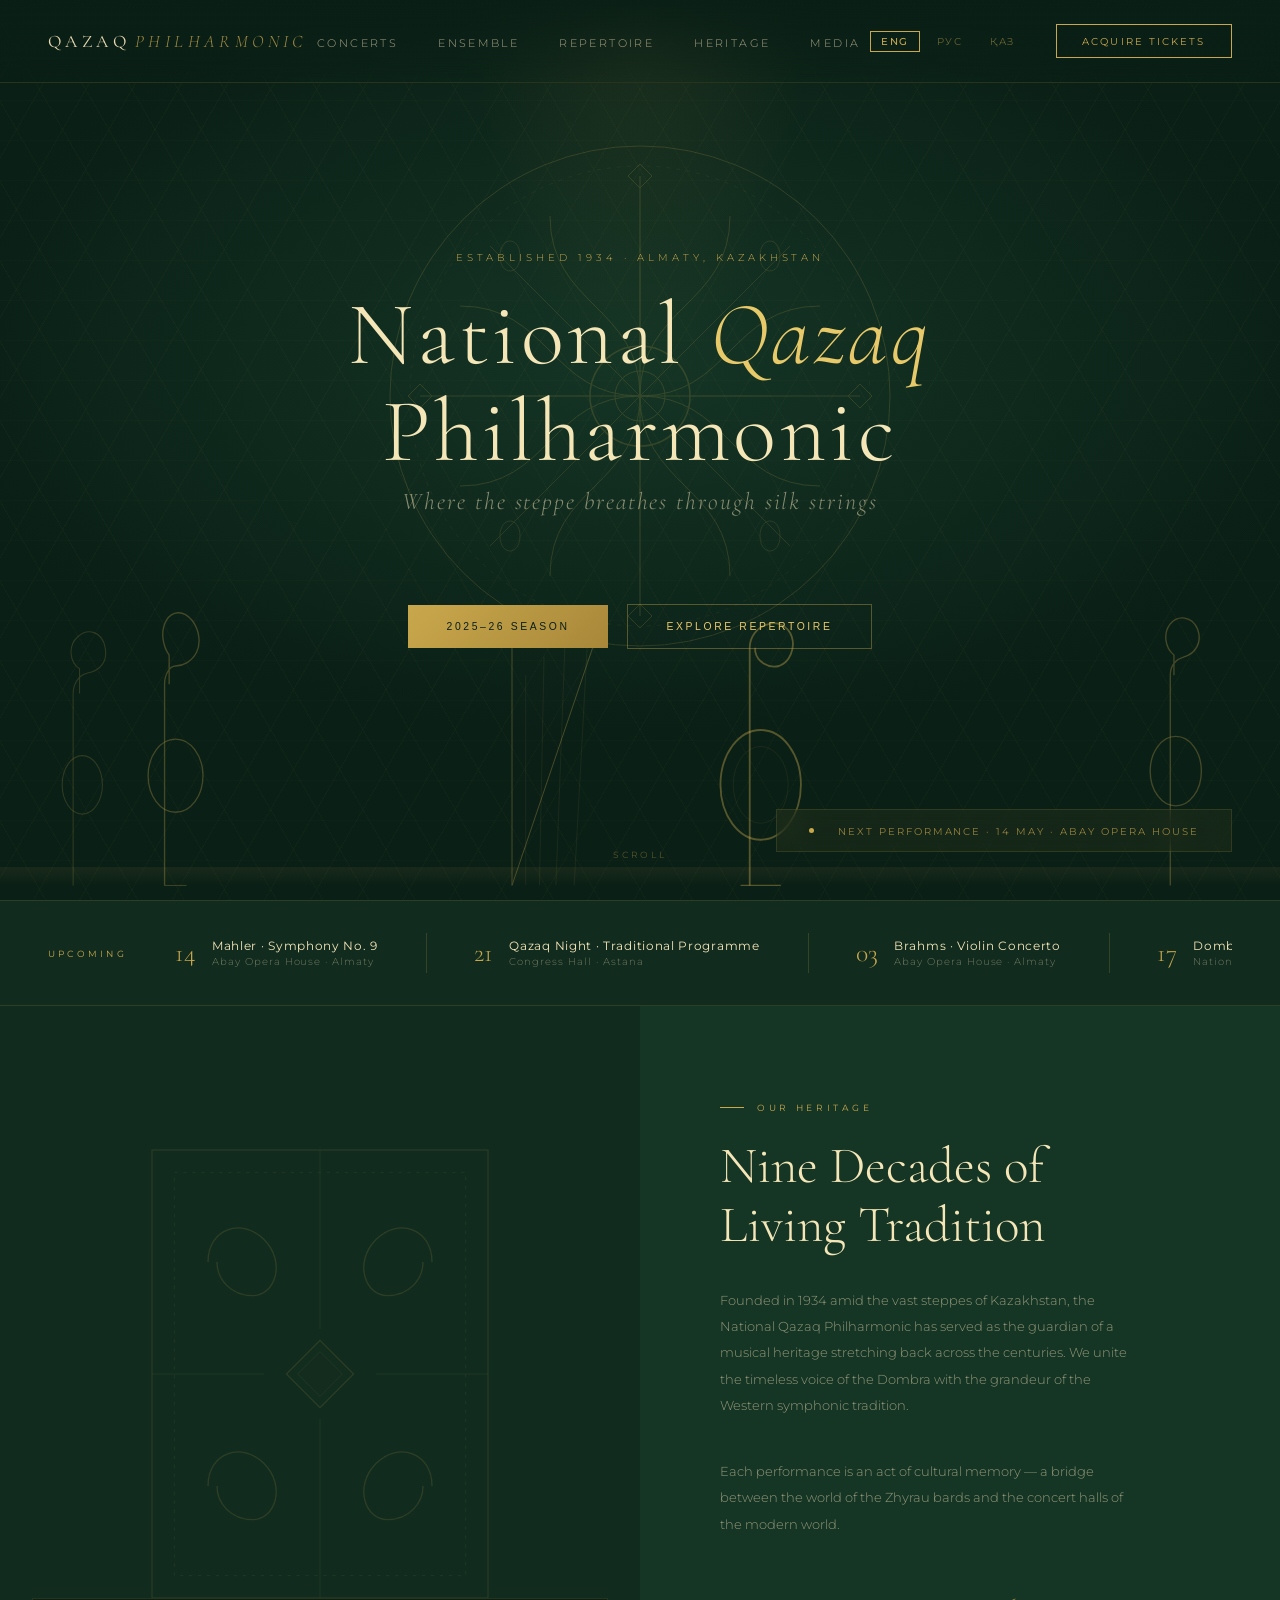
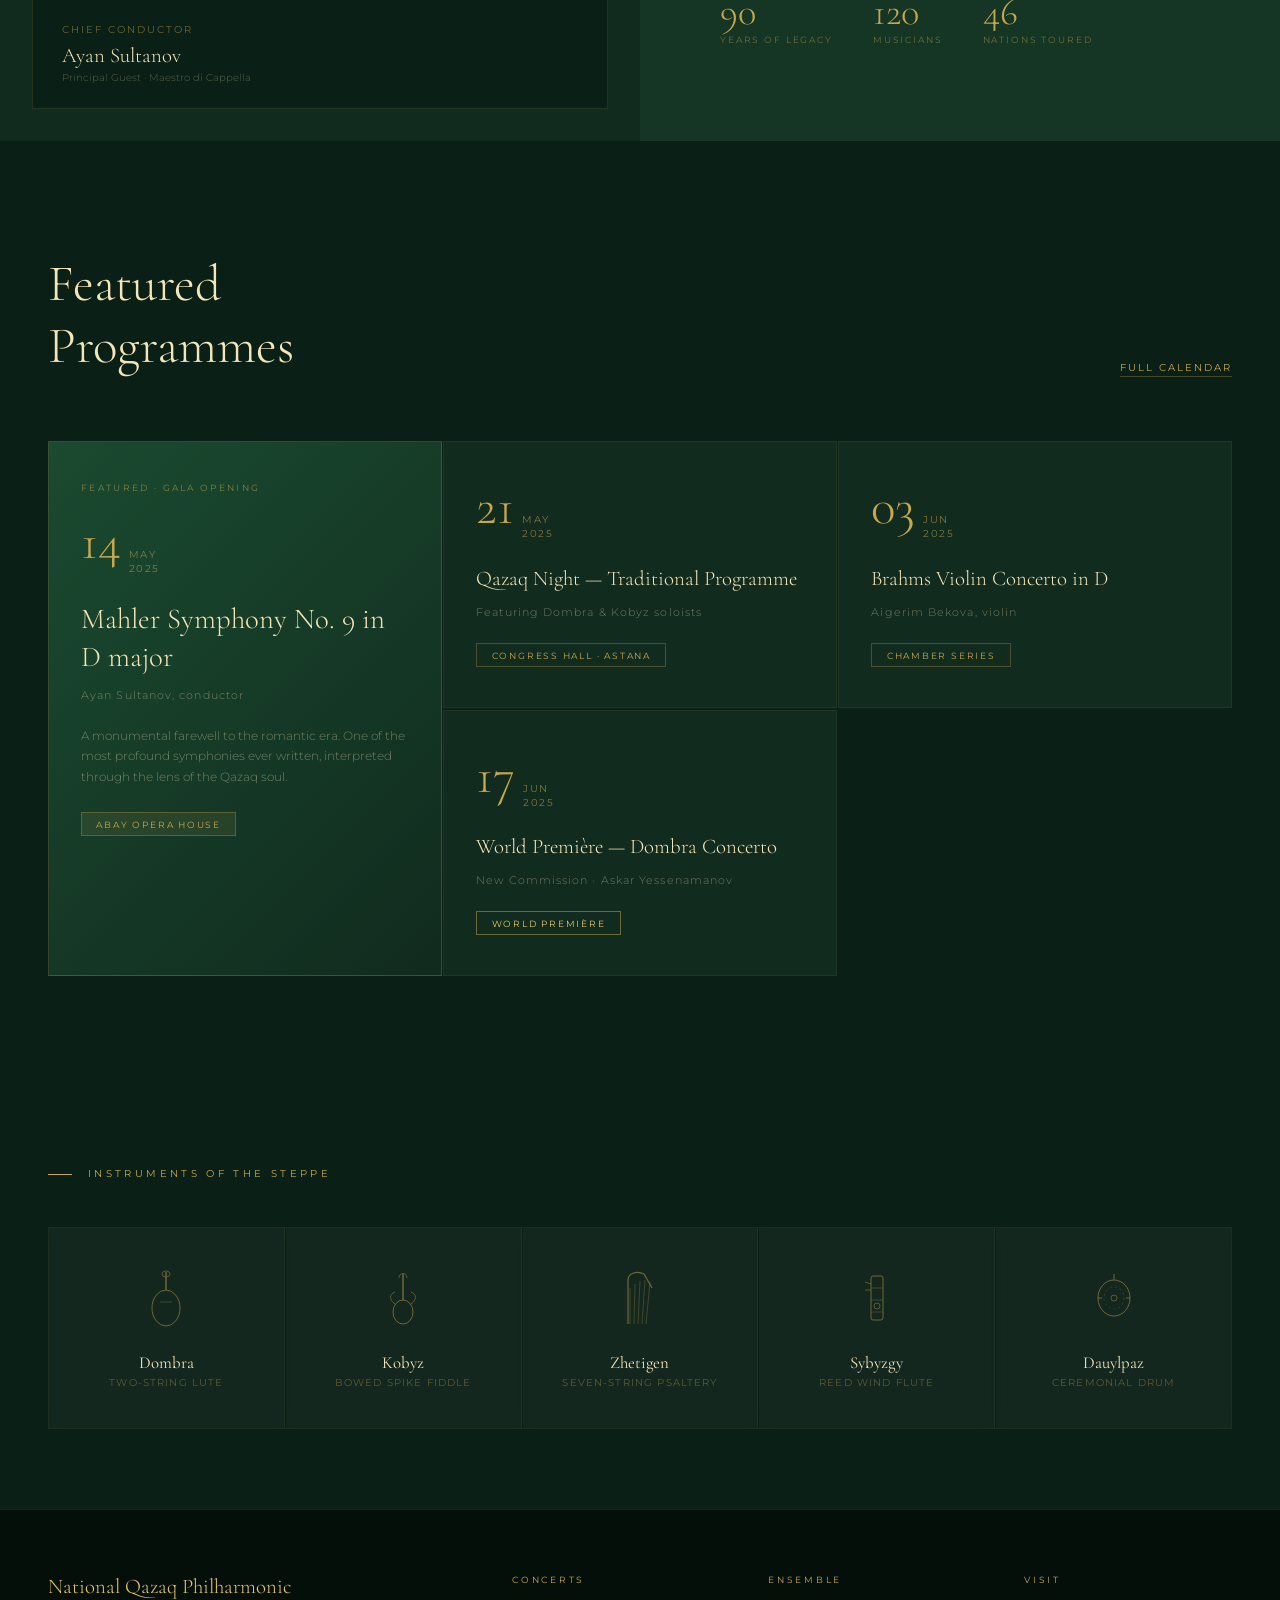
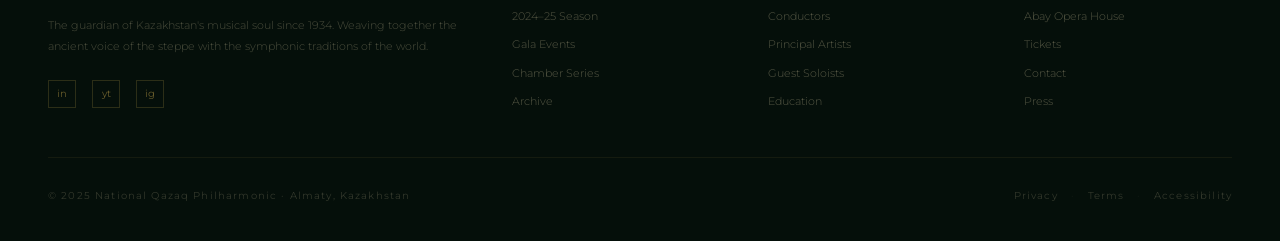
==== commit 4572ddc1: "Add files via upload" ====
--- a/index.html
+++ b/index.html
@@ -1,1094 +1,1711 @@
 <!DOCTYPE html>
 <html>
+
 <head>
-<meta charset="UTF-8">
-<meta name="viewport" content="width=device-width, initial-scale=1.0">
-<style>
-  @import url('https://fonts.googleapis.com/css2?family=Cormorant+Garamond:ital,wght@0,300;0,400;0,600;1,300;1,400&family=Montserrat:wght@200;300;400;500&display=swap');
-
-  *, *::before, *::after { margin: 0; padding: 0; box-sizing: border-box; }
-
-  :root {
-    --gold: #C9A84C;
-    --gold-light: #E8C96A;
-    --gold-pale: #F5E6B8;
-    --emerald-deep: #0A1F16;
-    --emerald-mid: #112B1E;
-    --emerald-rich: #153525;
-    --emerald-glow: #1A4A30;
-    --glass-bg: rgba(255,255,255,0.04);
-    --glass-border: rgba(201,168,76,0.25);
-  }
-
-  html { scroll-behavior: smooth; }
-
-  body {
-    font-family: 'Montserrat', sans-serif;
-    background: var(--emerald-deep);
-    color: #E8D9B0;
-    overflow-x: hidden;
-    min-height: 100vh;
-  }
-
-  /* NAVIGATION */
-  nav {
-    position: fixed; top: 0; left: 0; right: 0; z-index: 100;
-    display: flex; align-items: center; justify-content: space-between;
-    padding: 1.5rem 3rem;
-    background: linear-gradient(180deg, rgba(10,31,22,0.95) 0%, transparent 100%);
-    border-bottom: 0.5px solid rgba(201,168,76,0.15);
-    backdrop-filter: blur(12px);
-  }
-
-  .nav-logo {
-    font-family: 'Cormorant Garamond', serif;
-    font-size: 1.1rem;
-    font-weight: 400;
-    letter-spacing: 0.25em;
-    color: var(--gold-light);
-    text-transform: uppercase;
-  }
-
-  .nav-logo span { color: var(--gold); font-weight: 300; font-style: italic; }
-
-  .nav-links {
-    display: flex; gap: 2.5rem; list-style: none;
-  }
-
-  .nav-links a {
-    text-decoration: none;
-    font-size: 0.68rem;
-    font-weight: 300;
-    letter-spacing: 0.22em;
-    color: rgba(232,217,176,0.7);
-    text-transform: uppercase;
-    transition: color 0.3s;
-  }
-
-  .nav-links a:hover { color: var(--gold-light); }
-
-  .nav-cta {
-    font-size: 0.65rem;
-    font-weight: 400;
-    letter-spacing: 0.2em;
-    text-transform: uppercase;
-    padding: 0.6rem 1.6rem;
-    border: 0.5px solid var(--gold);
-    color: var(--gold);
-    background: transparent;
-    cursor: pointer;
-    transition: all 0.3s;
-  }
-
-  .nav-cta:hover { background: rgba(201,168,76,0.1); }
-
-  /* HERO */
-  .hero {
-    position: relative;
-    height: 100vh;
-    min-height: 700px;
-    display: flex;
-    flex-direction: column;
-    align-items: center;
-    justify-content: center;
-    overflow: hidden;
-  }
-
-  /* Geometric kazakh ornament background */
-  .hero-bg {
-    position: absolute; inset: 0;
-    background: radial-gradient(ellipse 80% 60% at 50% 40%, var(--emerald-rich) 0%, var(--emerald-deep) 70%);
-  }
-
-  .hero-bg::before {
-    content: '';
-    position: absolute; inset: 0;
-    background-image:
-      repeating-linear-gradient(60deg, transparent, transparent 39px, rgba(201,168,76,0.03) 39px, rgba(201,168,76,0.03) 40px),
-      repeating-linear-gradient(-60deg, transparent, transparent 39px, rgba(201,168,76,0.03) 39px, rgba(201,168,76,0.03) 40px),
-      repeating-linear-gradient(0deg, transparent, transparent 39px, rgba(201,168,76,0.02) 39px, rgba(201,168,76,0.02) 40px);
-  }
-
-  /* Light beam effect */
-  .hero-beam {
-    position: absolute;
-    top: 0; left: 50%;
-    transform: translateX(-50%);
-    width: 600px; height: 100%;
-    background: radial-gradient(ellipse 40% 60% at 50% 0%, rgba(201,168,76,0.08) 0%, transparent 70%);
-    pointer-events: none;
-  }
-
-  /* SHANYRAK SVG centerpiece */
-  .shanyrak-wrap {
-    position: absolute;
-    top: 50%; left: 50%;
-    transform: translate(-50%, -60%);
-    opacity: 0.18;
-    width: 540px; height: 540px;
-  }
-
-  /* Instrument silhouettes */
-  .instruments-wrap {
-    position: absolute;
-    bottom: 0; left: 0; right: 0;
-    height: 340px;
-    display: flex;
-    align-items: flex-end;
-    justify-content: center;
-    gap: 0;
-  }
-
-  /* Hero content */
-  .hero-content {
-    position: relative;
-    z-index: 10;
-    text-align: center;
-    padding: 0 2rem;
-  }
-
-  .hero-eyebrow {
-    font-size: 0.62rem;
-    font-weight: 300;
-    letter-spacing: 0.4em;
-    text-transform: uppercase;
-    color: var(--gold);
-    margin-bottom: 1.5rem;
-    opacity: 0;
-    animation: fadeUp 1.2s 0.3s ease forwards;
-  }
-
-  .hero-title {
-    font-family: 'Cormorant Garamond', serif;
-    font-size: clamp(3.2rem, 7vw, 6rem);
-    font-weight: 300;
-    line-height: 1.08;
-    letter-spacing: 0.04em;
-    color: var(--gold-pale);
-    margin-bottom: 0.4rem;
-    opacity: 0;
-    animation: fadeUp 1.2s 0.55s ease forwards;
-  }
-
-  .hero-title em {
-    font-style: italic;
-    color: var(--gold-light);
-    font-weight: 300;
-  }
-
-  .hero-subtitle {
-    font-family: 'Cormorant Garamond', serif;
-    font-size: clamp(1rem, 2.2vw, 1.5rem);
-    font-weight: 300;
-    font-style: italic;
-    color: rgba(232,217,176,0.55);
-    letter-spacing: 0.08em;
-    margin-bottom: 3rem;
-    opacity: 0;
-    animation: fadeUp 1.2s 0.8s ease forwards;
-  }
-
-  .hero-divider {
-    width: 60px; height: 0.5px;
-    background: linear-gradient(90deg, transparent, var(--gold), transparent);
-    margin: 0 auto 2.5rem;
-    opacity: 0;
-    animation: fadeIn 1.2s 1s ease forwards;
-  }
-
-  .hero-actions {
-    display: flex; gap: 1.2rem; justify-content: center; align-items: center;
-    opacity: 0;
-    animation: fadeUp 1.2s 1.1s ease forwards;
-  }
-
-  .btn-primary {
-    font-size: 0.65rem;
-    font-weight: 400;
-    letter-spacing: 0.25em;
-    text-transform: uppercase;
-    padding: 1rem 2.4rem;
-    background: linear-gradient(135deg, var(--gold) 0%, #A8873A 100%);
-    color: var(--emerald-deep);
-    border: none;
-    cursor: pointer;
-    transition: all 0.3s;
-  }
-
-  .btn-primary:hover { opacity: 0.85; transform: translateY(-1px); }
-
-  .btn-ghost {
-    font-size: 0.65rem;
-    font-weight: 300;
-    letter-spacing: 0.25em;
-    text-transform: uppercase;
-    padding: 1rem 2.4rem;
-    border: 0.5px solid rgba(201,168,76,0.4);
-    color: var(--gold-light);
-    background: transparent;
-    cursor: pointer;
-    transition: all 0.3s;
-  }
-
-  .btn-ghost:hover { background: rgba(201,168,76,0.06); }
-
-  /* Scroll indicator */
-  .scroll-hint {
-    position: absolute; bottom: 2.5rem; left: 50%; transform: translateX(-50%);
-    display: flex; flex-direction: column; align-items: center; gap: 0.5rem;
-    font-size: 0.58rem; letter-spacing: 0.3em; color: rgba(201,168,76,0.4);
-    text-transform: uppercase;
-    animation: fadeIn 2s 2s ease forwards; opacity: 0;
-  }
-
-  .scroll-line {
-    width: 0.5px; height: 40px;
-    background: linear-gradient(180deg, rgba(201,168,76,0.4), transparent);
-    animation: scrollPulse 2s 2.5s ease infinite;
-  }
-
-  /* SEASON STRIP */
-  .season-strip {
-    background: var(--emerald-mid);
-    border-top: 0.5px solid rgba(201,168,76,0.15);
-    border-bottom: 0.5px solid rgba(201,168,76,0.15);
-    padding: 2rem 3rem;
-    display: flex;
-    align-items: center;
-    gap: 3rem;
-    overflow: hidden;
-  }
-
-  .season-label {
-    font-size: 0.58rem; letter-spacing: 0.35em; text-transform: uppercase;
-    color: var(--gold); white-space: nowrap;
-  }
-
-  .season-events {
-    display: flex; gap: 3rem; overflow-x: auto; scrollbar-width: none;
-  }
-
-  .season-event {
-    display: flex; align-items: center; gap: 1rem;
-    white-space: nowrap; flex-shrink: 0;
-  }
-
-  .event-date {
-    font-family: 'Cormorant Garamond', serif;
-    font-size: 1.6rem; font-weight: 300;
-    color: var(--gold); line-height: 1;
-  }
-
-  .event-info { display: flex; flex-direction: column; gap: 0.15rem; }
-
-  .event-title {
-    font-size: 0.72rem; font-weight: 400; color: var(--gold-pale);
-    letter-spacing: 0.06em;
-  }
-
-  .event-venue {
-    font-size: 0.6rem; font-weight: 300; color: rgba(232,217,176,0.45);
-    letter-spacing: 0.1em;
-  }
-
-  .event-sep {
-    width: 0.5px; height: 40px;
-    background: rgba(201,168,76,0.2);
-    flex-shrink: 0;
-  }
-
-  /* ABOUT SECTION */
-  .section-about {
-    display: grid; grid-template-columns: 1fr 1fr;
-    min-height: 80vh; align-items: stretch;
-  }
-
-  .about-visual {
-    position: relative; overflow: hidden;
-    background: var(--emerald-mid);
-  }
-
-  .about-ornament {
-    position: absolute; inset: 0;
-    display: flex; align-items: center; justify-content: center;
-  }
-
-  .about-text {
-    padding: 6rem 5rem;
-    background: var(--emerald-rich);
-    display: flex; flex-direction: column; justify-content: center;
-  }
-
-  .section-tag {
-    font-size: 0.58rem; font-weight: 400; letter-spacing: 0.4em;
-    text-transform: uppercase; color: var(--gold);
-    margin-bottom: 1.5rem;
-    display: flex; align-items: center; gap: 0.8rem;
-  }
-
-  .section-tag::before {
-    content: '';
-    display: block; width: 24px; height: 0.5px;
-    background: var(--gold);
-  }
-
-  .about-title {
-    font-family: 'Cormorant Garamond', serif;
-    font-size: clamp(2.2rem, 4vw, 3.4rem);
-    font-weight: 300; line-height: 1.15;
-    color: var(--gold-pale); margin-bottom: 2rem;
-  }
-
-  .about-body {
-    font-size: 0.82rem; font-weight: 300; line-height: 2;
-    color: rgba(232,217,176,0.6); margin-bottom: 2.5rem;
-    max-width: 420px;
-  }
-
-  .stat-row {
-    display: flex; gap: 2.5rem; margin-top: 1rem;
-  }
-
-  .stat { display: flex; flex-direction: column; gap: 0.2rem; }
-
-  .stat-num {
-    font-family: 'Cormorant Garamond', serif;
-    font-size: 2.4rem; font-weight: 300; color: var(--gold);
-    line-height: 1;
-  }
-
-  .stat-lbl {
-    font-size: 0.58rem; letter-spacing: 0.2em; text-transform: uppercase;
-    color: rgba(201,168,76,0.5);
-  }
-
-  /* CONCERTS SECTION */
-  .section-concerts {
-    padding: 7rem 3rem;
-    background: var(--emerald-deep);
-  }
-
-  .concerts-header {
-    display: flex; align-items: flex-end; justify-content: space-between;
-    margin-bottom: 4rem;
-  }
-
-  .concerts-title {
-    font-family: 'Cormorant Garamond', serif;
-    font-size: clamp(2rem, 4vw, 3.2rem);
-    font-weight: 300; color: var(--gold-pale);
-  }
-
-  .view-all {
-    font-size: 0.62rem; letter-spacing: 0.2em; text-transform: uppercase;
-    color: var(--gold); text-decoration: none;
-    border-bottom: 0.5px solid rgba(201,168,76,0.3);
-    padding-bottom: 0.2rem;
-  }
-
-  .concerts-grid {
-    display: grid; grid-template-columns: repeat(3, 1fr); gap: 1.5px;
-  }
-
-  .concert-card {
-    background: var(--emerald-mid);
-    padding: 2.5rem 2rem;
-    border: 0.5px solid rgba(201,168,76,0.08);
-    position: relative; overflow: hidden;
-    cursor: pointer;
-    transition: all 0.4s;
-    group: true;
-  }
-
-  .concert-card::before {
-    content: '';
-    position: absolute; inset: 0;
-    background: linear-gradient(135deg, rgba(201,168,76,0.05) 0%, transparent 60%);
-    opacity: 0; transition: opacity 0.4s;
-  }
-
-  .concert-card:hover::before { opacity: 1; }
-  .concert-card:hover { border-color: rgba(201,168,76,0.25); }
-
-  .concert-card.featured {
-    background: linear-gradient(135deg, var(--emerald-glow) 0%, var(--emerald-mid) 100%);
-    border-color: rgba(201,168,76,0.2);
-    grid-row: span 2;
-  }
-
-  .card-date-block {
-    display: flex; align-items: baseline; gap: 0.5rem;
-    margin-bottom: 1.5rem;
-  }
-
-  .card-day {
-    font-family: 'Cormorant Garamond', serif;
-    font-size: 3.2rem; font-weight: 300; color: var(--gold);
-    line-height: 1;
-  }
-
-  .card-month-year {
-    display: flex; flex-direction: column;
-    font-size: 0.62rem; letter-spacing: 0.15em;
-    text-transform: uppercase; color: rgba(201,168,76,0.6);
-    line-height: 1.4;
-  }
-
-  .card-program {
-    font-family: 'Cormorant Garamond', serif;
-    font-size: 1.3rem; font-weight: 300; color: var(--gold-pale);
-    line-height: 1.3; margin-bottom: 0.8rem;
-  }
-
-  .featured .card-program {
-    font-size: 1.8rem;
-  }
-
-  .card-conductor {
-    font-size: 0.68rem; font-weight: 300;
-    color: rgba(232,217,176,0.45); letter-spacing: 0.1em;
-    margin-bottom: 1.5rem;
-  }
-
-  .card-tag {
-    display: inline-block;
-    font-size: 0.56rem; letter-spacing: 0.2em; text-transform: uppercase;
-    padding: 0.35rem 0.9rem;
-    border: 0.5px solid rgba(201,168,76,0.3);
-    color: var(--gold);
-  }
-
-  .featured .card-tag {
-    background: rgba(201,168,76,0.1);
-  }
-
-  /* ENSEMBLE SECTION */
-  .section-ensemble {
-    padding: 7rem 3rem;
-    background: var(--emerald-rich);
-    overflow: hidden;
-    position: relative;
-  }
-
-  .ensemble-inner {
-    max-width: 1200px; margin: 0 auto;
-    display: grid; grid-template-columns: 1fr 1.4fr; gap: 6rem;
-    align-items: center;
-  }
-
-  .ensemble-portrait {
-    position: relative;
-  }
-
-  .portrait-frame {
-    width: 100%; aspect-ratio: 3/4;
-    background: var(--emerald-mid);
-    border: 0.5px solid rgba(201,168,76,0.2);
-    position: relative; overflow: hidden;
-    display: flex; align-items: center; justify-content: center;
-  }
-
-  .portrait-corner {
-    position: absolute;
-    width: 30px; height: 30px;
-    border-color: var(--gold);
-    border-style: solid;
-    opacity: 0.4;
-  }
-
-  .corner-tl { top: 12px; left: 12px; border-width: 1px 0 0 1px; }
-  .corner-tr { top: 12px; right: 12px; border-width: 1px 1px 0 0; }
-  .corner-bl { bottom: 12px; left: 12px; border-width: 0 0 1px 1px; }
-  .corner-br { bottom: 12px; right: 12px; border-width: 0 1px 1px 0; }
-
-  .ensemble-text { padding: 1rem 0; }
-
-  .ensemble-quote {
-    font-family: 'Cormorant Garamond', serif;
-    font-size: clamp(1.4rem, 2.5vw, 2rem);
-    font-weight: 300; font-style: italic;
-    color: var(--gold-pale);
-    line-height: 1.5;
-    margin-bottom: 2rem;
-    border-left: 1px solid rgba(201,168,76,0.3);
-    padding-left: 1.5rem;
-  }
-
-  /* GLASS INSTRUMENTS ROW */
-  .section-instruments {
-    padding: 5rem 3rem;
-    background: var(--emerald-deep);
-  }
-
-  .instruments-row {
-    display: flex; gap: 1px;
-    border: 0.5px solid rgba(201,168,76,0.1);
-    overflow: hidden;
-  }
-
-  .instrument-tile {
-    flex: 1;
-    padding: 2.5rem 1.5rem;
-    background: var(--glass-bg);
-    border-right: 0.5px solid rgba(201,168,76,0.08);
-    backdrop-filter: blur(8px);
-    text-align: center;
-    transition: background 0.3s;
-    cursor: default;
-  }
-
-  .instrument-tile:last-child { border-right: none; }
-  .instrument-tile:hover { background: rgba(201,168,76,0.04); }
-
-  .instrument-icon {
-    width: 40px; height: 60px;
-    margin: 0 auto 1.2rem;
-    opacity: 0.5;
-  }
-
-  .instrument-name {
-    font-family: 'Cormorant Garamond', serif;
-    font-size: 1.05rem; font-weight: 400;
-    color: var(--gold-pale); margin-bottom: 0.3rem;
-  }
-
-  .instrument-desc {
-    font-size: 0.6rem; letter-spacing: 0.12em;
-    color: rgba(201,168,76,0.4); text-transform: uppercase;
-  }
-
-  /* FOOTER */
-  footer {
-    padding: 4rem 3rem 2.5rem;
-    background: #050F0A;
-    border-top: 0.5px solid rgba(201,168,76,0.12);
-  }
-
-  .footer-grid {
-    display: grid; grid-template-columns: 2fr 1fr 1fr 1fr;
-    gap: 3rem; margin-bottom: 3rem;
-  }
-
-  .footer-brand {
-    font-family: 'Cormorant Garamond', serif;
-    font-size: 1.3rem; font-weight: 300;
-    color: var(--gold-light); margin-bottom: 1rem;
-  }
-
-  .footer-body {
-    font-size: 0.7rem; font-weight: 300; line-height: 1.8;
-    color: rgba(232,217,176,0.3);
-  }
-
-  .footer-col-title {
-    font-size: 0.58rem; letter-spacing: 0.3em; text-transform: uppercase;
-    color: var(--gold); margin-bottom: 1.2rem;
-  }
-
-  .footer-links { list-style: none; display: flex; flex-direction: column; gap: 0.6rem; }
-
-  .footer-links a {
-    font-size: 0.7rem; font-weight: 300;
-    color: rgba(232,217,176,0.35); text-decoration: none;
-    transition: color 0.2s;
-  }
-
-  .footer-links a:hover { color: var(--gold-light); }
-
-  .footer-bottom {
-    display: flex; justify-content: space-between; align-items: center;
-    padding-top: 2rem;
-    border-top: 0.5px solid rgba(201,168,76,0.08);
-    font-size: 0.6rem; letter-spacing: 0.12em;
-    color: rgba(232,217,176,0.2);
-  }
-
-  /* ANIMATIONS */
-  @keyframes fadeUp {
-    from { opacity: 0; transform: translateY(24px); }
-    to { opacity: 1; transform: translateY(0); }
-  }
-
-  @keyframes fadeIn {
-    from { opacity: 0; }
-    to { opacity: 1; }
-  }
-
-  @keyframes scrollPulse {
-    0%, 100% { opacity: 0.4; transform: scaleY(1); }
-    50% { opacity: 0.8; transform: scaleY(1.2); }
-  }
-
-  @keyframes rotateSlow {
-    from { transform: translate(-50%, -60%) rotate(0deg); }
-    to { transform: translate(-50%, -60%) rotate(360deg); }
-  }
-
-  @keyframes shimmer {
-    0%, 100% { opacity: 0.18; }
-    50% { opacity: 0.28; }
-  }
-
-  .shanyrak-wrap {
-    animation: shimmer 6s ease-in-out infinite;
-  }
-
-  /* Glassmorphism ticker */
-  .glass-ticker {
-    background: rgba(201,168,76,0.06);
-    border: 0.5px solid rgba(201,168,76,0.15);
-    backdrop-filter: blur(12px);
-    padding: 0.9rem 2rem;
-    display: inline-flex;
-    align-items: center;
-    gap: 1.5rem;
-    position: absolute;
-    bottom: 3rem; right: 3rem;
-    opacity: 0;
-    animation: fadeIn 1.5s 2s ease forwards;
-  }
-
-  .ticker-dot {
-    width: 5px; height: 5px; border-radius: 50%;
-    background: var(--gold);
-    animation: pulse 2s ease infinite;
-  }
-
-  .ticker-text {
-    font-size: 0.62rem; letter-spacing: 0.2em; text-transform: uppercase;
-    color: rgba(201,168,76,0.7);
-  }
-
-  @keyframes pulse {
-    0%, 100% { opacity: 1; transform: scale(1); }
-    50% { opacity: 0.4; transform: scale(0.7); }
-  }
-  .lang-btn {
-  font-size: 0.6rem;
-  letter-spacing: 0.15em;
-  text-decoration: none;
-  color: rgba(201, 168, 76, 0.5); /* Тусклый золотой для неактивных */
-  padding: 4px 8px;
-  border: 0.5px solid transparent;
-  transition: all 0.3s ease;
-}
-
-.lang-btn:hover {
-  color: var(--gold-light);
-  border-color: rgba(201, 168, 76, 0.3);
-}
-
-/* Стиль для активной кнопки (на которой мы сейчас находимся) */
-.lang-btn.active {
-  color: var(--gold);
-  border-color: var(--gold);
-  font-weight: 500;
-}
-</style>
+  <meta charset="UTF-8">
+  <meta name="viewport" content="width=device-width, initial-scale=1.0">
+  <style>
+    @import url('https://fonts.googleapis.com/css2?family=Cormorant+Garamond:ital,wght@0,300;0,400;0,600;1,300;1,400&family=Montserrat:wght@200;300;400;500&display=swap');
+
+    *,
+    *::before,
+    *::after {
+      margin: 0;
+      padding: 0;
+      box-sizing: border-box;
+    }
+
+    :root {
+      --gold: #C9A84C;
+      --gold-light: #E8C96A;
+      --gold-pale: #F5E6B8;
+      --emerald-deep: #0A1F16;
+      --emerald-mid: #112B1E;
+      --emerald-rich: #153525;
+      --emerald-glow: #1A4A30;
+      --glass-bg: rgba(255, 255, 255, 0.04);
+      --glass-border: rgba(201, 168, 76, 0.25);
+    }
+
+    html {
+      scroll-behavior: smooth;
+    }
+
+    body {
+      font-family: 'Montserrat', sans-serif;
+      background: var(--emerald-deep);
+      color: #E8D9B0;
+      overflow-x: hidden;
+      min-height: 100vh;
+    }
+
+    /* NAVIGATION */
+    nav {
+      position: fixed;
+      top: 0;
+      left: 0;
+      right: 0;
+      z-index: 100;
+      display: flex;
+      align-items: center;
+      justify-content: space-between;
+      padding: 1.5rem 3rem;
+      background: linear-gradient(180deg, rgba(10, 31, 22, 0.95) 0%, transparent 100%);
+      border-bottom: 0.5px solid rgba(201, 168, 76, 0.15);
+      backdrop-filter: blur(12px);
+    }
+
+    .nav-logo {
+      font-family: 'Cormorant Garamond', serif;
+      font-size: 1.1rem;
+      font-weight: 400;
+      letter-spacing: 0.25em;
+      color: var(--gold-light);
+      text-transform: uppercase;
+    }
+
+    .nav-logo span {
+      color: var(--gold);
+      font-weight: 300;
+      font-style: italic;
+    }
+
+    .nav-links {
+      display: flex;
+      gap: 2.5rem;
+      list-style: none;
+    }
+
+    .nav-links a {
+      text-decoration: none;
+      font-size: 0.68rem;
+      font-weight: 300;
+      letter-spacing: 0.22em;
+      color: rgba(232, 217, 176, 0.7);
+      text-transform: uppercase;
+      transition: color 0.3s;
+    }
+
+    .nav-links a:hover {
+      color: var(--gold-light);
+    }
+
+    .nav-cta {
+      font-size: 0.65rem;
+      font-weight: 400;
+      letter-spacing: 0.2em;
+      text-transform: uppercase;
+      padding: 0.6rem 1.6rem;
+      border: 0.5px solid var(--gold);
+      color: var(--gold);
+      background: transparent;
+      cursor: pointer;
+      transition: all 0.3s;
+    }
+
+    .nav-cta:hover {
+      background: rgba(201, 168, 76, 0.1);
+    }
+
+    /* HERO */
+    .hero {
+      position: relative;
+      height: 100vh;
+      min-height: 700px;
+      display: flex;
+      flex-direction: column;
+      align-items: center;
+      justify-content: center;
+      overflow: hidden;
+    }
+
+    /* Geometric kazakh ornament background */
+    .hero-bg {
+      position: absolute;
+      inset: 0;
+      background: radial-gradient(ellipse 80% 60% at 50% 40%, var(--emerald-rich) 0%, var(--emerald-deep) 70%);
+    }
+
+    .hero-bg::before {
+      content: '';
+      position: absolute;
+      inset: 0;
+      background-image:
+        repeating-linear-gradient(60deg, transparent, transparent 39px, rgba(201, 168, 76, 0.03) 39px, rgba(201, 168, 76, 0.03) 40px),
+        repeating-linear-gradient(-60deg, transparent, transparent 39px, rgba(201, 168, 76, 0.03) 39px, rgba(201, 168, 76, 0.03) 40px),
+        repeating-linear-gradient(0deg, transparent, transparent 39px, rgba(201, 168, 76, 0.02) 39px, rgba(201, 168, 76, 0.02) 40px);
+    }
+
+    /* Light beam effect */
+    .hero-beam {
+      position: absolute;
+      top: 0;
+      left: 50%;
+      transform: translateX(-50%);
+      width: 600px;
+      height: 100%;
+      background: radial-gradient(ellipse 40% 60% at 50% 0%, rgba(201, 168, 76, 0.08) 0%, transparent 70%);
+      pointer-events: none;
+    }
+
+    /* SHANYRAK SVG centerpiece */
+    .shanyrak-wrap {
+      position: absolute;
+      top: 50%;
+      left: 50%;
+      transform: translate(-50%, -60%);
+      opacity: 0.18;
+      width: 540px;
+      height: 540px;
+    }
+
+    /* Instrument silhouettes */
+    .instruments-wrap {
+      position: absolute;
+      bottom: 0;
+      left: 0;
+      right: 0;
+      height: 340px;
+      display: flex;
+      align-items: flex-end;
+      justify-content: center;
+      gap: 0;
+    }
+
+    /* Hero content */
+    .hero-content {
+      position: relative;
+      z-index: 10;
+      text-align: center;
+      padding: 0 2rem;
+    }
+
+    .hero-eyebrow {
+      font-size: 0.62rem;
+      font-weight: 300;
+      letter-spacing: 0.4em;
+      text-transform: uppercase;
+      color: var(--gold);
+      margin-bottom: 1.5rem;
+      opacity: 0;
+      animation: fadeUp 1.2s 0.3s ease forwards;
+    }
+
+    .hero-title {
+      font-family: 'Cormorant Garamond', serif;
+      font-size: clamp(3.2rem, 7vw, 6rem);
+      font-weight: 300;
+      line-height: 1.08;
+      letter-spacing: 0.04em;
+      color: var(--gold-pale);
+      margin-bottom: 0.4rem;
+      opacity: 0;
+      animation: fadeUp 1.2s 0.55s ease forwards;
+    }
+
+    .hero-title em {
+      font-style: italic;
+      color: var(--gold-light);
+      font-weight: 300;
+    }
+
+    .hero-subtitle {
+      font-family: 'Cormorant Garamond', serif;
+      font-size: clamp(1rem, 2.2vw, 1.5rem);
+      font-weight: 300;
+      font-style: italic;
+      color: rgba(232, 217, 176, 0.55);
+      letter-spacing: 0.08em;
+      margin-bottom: 3rem;
+      opacity: 0;
+      animation: fadeUp 1.2s 0.8s ease forwards;
+    }
+
+    .hero-divider {
+      width: 60px;
+      height: 0.5px;
+      background: linear-gradient(90deg, transparent, var(--gold), transparent);
+      margin: 0 auto 2.5rem;
+      opacity: 0;
+      animation: fadeIn 1.2s 1s ease forwards;
+    }
+
+    .hero-actions {
+      display: flex;
+      gap: 1.2rem;
+      justify-content: center;
+      align-items: center;
+      opacity: 0;
+      animation: fadeUp 1.2s 1.1s ease forwards;
+    }
+
+    .btn-primary {
+      font-size: 0.65rem;
+      font-weight: 400;
+      letter-spacing: 0.25em;
+      text-transform: uppercase;
+      padding: 1rem 2.4rem;
+      background: linear-gradient(135deg, var(--gold) 0%, #A8873A 100%);
+      color: var(--emerald-deep);
+      border: none;
+      cursor: pointer;
+      transition: all 0.3s;
+    }
+
+    .btn-primary:hover {
+      opacity: 0.85;
+      transform: translateY(-1px);
+    }
+
+    .btn-ghost {
+      font-size: 0.65rem;
+      font-weight: 300;
+      letter-spacing: 0.25em;
+      text-transform: uppercase;
+      padding: 1rem 2.4rem;
+      border: 0.5px solid rgba(201, 168, 76, 0.4);
+      color: var(--gold-light);
+      background: transparent;
+      cursor: pointer;
+      transition: all 0.3s;
+    }
+
+    .btn-ghost:hover {
+      background: rgba(201, 168, 76, 0.06);
+    }
+
+    /* Scroll indicator */
+    .scroll-hint {
+      position: absolute;
+      bottom: 2.5rem;
+      left: 50%;
+      transform: translateX(-50%);
+      display: flex;
+      flex-direction: column;
+      align-items: center;
+      gap: 0.5rem;
+      font-size: 0.58rem;
+      letter-spacing: 0.3em;
+      color: rgba(201, 168, 76, 0.4);
+      text-transform: uppercase;
+      animation: fadeIn 2s 2s ease forwards;
+      opacity: 0;
+    }
+
+    .scroll-line {
+      width: 0.5px;
+      height: 40px;
+      background: linear-gradient(180deg, rgba(201, 168, 76, 0.4), transparent);
+      animation: scrollPulse 2s 2.5s ease infinite;
+    }
+
+    /* SEASON STRIP */
+    .season-strip {
+      background: var(--emerald-mid);
+      border-top: 0.5px solid rgba(201, 168, 76, 0.15);
+      border-bottom: 0.5px solid rgba(201, 168, 76, 0.15);
+      padding: 2rem 3rem;
+      display: flex;
+      align-items: center;
+      gap: 3rem;
+      overflow: hidden;
+    }
+
+    .season-label {
+      font-size: 0.58rem;
+      letter-spacing: 0.35em;
+      text-transform: uppercase;
+      color: var(--gold);
+      white-space: nowrap;
+    }
+
+    .season-events {
+      display: flex;
+      gap: 3rem;
+      overflow-x: auto;
+      scrollbar-width: none;
+    }
+
+    .season-event {
+      display: flex;
+      align-items: center;
+      gap: 1rem;
+      white-space: nowrap;
+      flex-shrink: 0;
+    }
+
+    .event-date {
+      font-family: 'Cormorant Garamond', serif;
+      font-size: 1.6rem;
+      font-weight: 300;
+      color: var(--gold);
+      line-height: 1;
+    }
+
+    .event-info {
+      display: flex;
+      flex-direction: column;
+      gap: 0.15rem;
+    }
+
+    .event-title {
+      font-size: 0.72rem;
+      font-weight: 400;
+      color: var(--gold-pale);
+      letter-spacing: 0.06em;
+    }
+
+    .event-venue {
+      font-size: 0.6rem;
+      font-weight: 300;
+      color: rgba(232, 217, 176, 0.45);
+      letter-spacing: 0.1em;
+    }
+
+    .event-sep {
+      width: 0.5px;
+      height: 40px;
+      background: rgba(201, 168, 76, 0.2);
+      flex-shrink: 0;
+    }
+
+    /* ABOUT SECTION */
+    .section-about {
+      display: grid;
+      grid-template-columns: 1fr 1fr;
+      min-height: 80vh;
+      align-items: stretch;
+    }
+
+    .about-visual {
+      position: relative;
+      overflow: hidden;
+      background: var(--emerald-mid);
+    }
+
+    .about-ornament {
+      position: absolute;
+      inset: 0;
+      display: flex;
+      align-items: center;
+      justify-content: center;
+    }
+
+    .about-text {
+      padding: 6rem 5rem;
+      background: var(--emerald-rich);
+      display: flex;
+      flex-direction: column;
+      justify-content: center;
+    }
+
+    .section-tag {
+      font-size: 0.58rem;
+      font-weight: 400;
+      letter-spacing: 0.4em;
+      text-transform: uppercase;
+      color: var(--gold);
+      margin-bottom: 1.5rem;
+      display: flex;
+      align-items: center;
+      gap: 0.8rem;
+    }
+
+    .section-tag::before {
+      content: '';
+      display: block;
+      width: 24px;
+      height: 0.5px;
+      background: var(--gold);
+    }
+
+    .about-title {
+      font-family: 'Cormorant Garamond', serif;
+      font-size: clamp(2.2rem, 4vw, 3.4rem);
+      font-weight: 300;
+      line-height: 1.15;
+      color: var(--gold-pale);
+      margin-bottom: 2rem;
+    }
+
+    .about-body {
+      font-size: 0.82rem;
+      font-weight: 300;
+      line-height: 2;
+      color: rgba(232, 217, 176, 0.6);
+      margin-bottom: 2.5rem;
+      max-width: 420px;
+    }
+
+    .stat-row {
+      display: flex;
+      gap: 2.5rem;
+      margin-top: 1rem;
+    }
+
+    .stat {
+      display: flex;
+      flex-direction: column;
+      gap: 0.2rem;
+    }
+
+    .stat-num {
+      font-family: 'Cormorant Garamond', serif;
+      font-size: 2.4rem;
+      font-weight: 300;
+      color: var(--gold);
+      line-height: 1;
+    }
+
+    .stat-lbl {
+      font-size: 0.58rem;
+      letter-spacing: 0.2em;
+      text-transform: uppercase;
+      color: rgba(201, 168, 76, 0.5);
+    }
+
+    /* CONCERTS SECTION */
+    .section-concerts {
+      padding: 7rem 3rem;
+      background: var(--emerald-deep);
+    }
+
+    .concerts-header {
+      display: flex;
+      align-items: flex-end;
+      justify-content: space-between;
+      margin-bottom: 4rem;
+    }
+
+    .concerts-title {
+      font-family: 'Cormorant Garamond', serif;
+      font-size: clamp(2rem, 4vw, 3.2rem);
+      font-weight: 300;
+      color: var(--gold-pale);
+    }
+
+    .view-all {
+      font-size: 0.62rem;
+      letter-spacing: 0.2em;
+      text-transform: uppercase;
+      color: var(--gold);
+      text-decoration: none;
+      border-bottom: 0.5px solid rgba(201, 168, 76, 0.3);
+      padding-bottom: 0.2rem;
+    }
+
+    .concerts-grid {
+      display: grid;
+      grid-template-columns: repeat(3, 1fr);
+      gap: 1.5px;
+    }
+
+    .concert-card {
+      background: var(--emerald-mid);
+      padding: 2.5rem 2rem;
+      border: 0.5px solid rgba(201, 168, 76, 0.08);
+      position: relative;
+      overflow: hidden;
+      cursor: pointer;
+      transition: all 0.4s;
+      group: true;
+    }
+
+    .concert-card::before {
+      content: '';
+      position: absolute;
+      inset: 0;
+      background: linear-gradient(135deg, rgba(201, 168, 76, 0.05) 0%, transparent 60%);
+      opacity: 0;
+      transition: opacity 0.4s;
+    }
+
+    .concert-card:hover::before {
+      opacity: 1;
+    }
+
+    .concert-card:hover {
+      border-color: rgba(201, 168, 76, 0.25);
+    }
+
+    .concert-card.featured {
+      background: linear-gradient(135deg, var(--emerald-glow) 0%, var(--emerald-mid) 100%);
+      border-color: rgba(201, 168, 76, 0.2);
+      grid-row: span 2;
+    }
+
+    .card-date-block {
+      display: flex;
+      align-items: baseline;
+      gap: 0.5rem;
+      margin-bottom: 1.5rem;
+    }
+
+    .card-day {
+      font-family: 'Cormorant Garamond', serif;
+      font-size: 3.2rem;
+      font-weight: 300;
+      color: var(--gold);
+      line-height: 1;
+    }
+
+    .card-month-year {
+      display: flex;
+      flex-direction: column;
+      font-size: 0.62rem;
+      letter-spacing: 0.15em;
+      text-transform: uppercase;
+      color: rgba(201, 168, 76, 0.6);
+      line-height: 1.4;
+    }
+
+    .card-program {
+      font-family: 'Cormorant Garamond', serif;
+      font-size: 1.3rem;
+      font-weight: 300;
+      color: var(--gold-pale);
+      line-height: 1.3;
+      margin-bottom: 0.8rem;
+    }
+
+    .featured .card-program {
+      font-size: 1.8rem;
+    }
+
+    .card-conductor {
+      font-size: 0.68rem;
+      font-weight: 300;
+      color: rgba(232, 217, 176, 0.45);
+      letter-spacing: 0.1em;
+      margin-bottom: 1.5rem;
+    }
+
+    .card-tag {
+      display: inline-block;
+      font-size: 0.56rem;
+      letter-spacing: 0.2em;
+      text-transform: uppercase;
+      padding: 0.35rem 0.9rem;
+      border: 0.5px solid rgba(201, 168, 76, 0.3);
+      color: var(--gold);
+    }
+
+    .featured .card-tag {
+      background: rgba(201, 168, 76, 0.1);
+    }
+
+    /* ENSEMBLE SECTION */
+    .section-ensemble {
+      padding: 7rem 3rem;
+      background: var(--emerald-rich);
+      overflow: hidden;
+      position: relative;
+    }
+
+    .ensemble-inner {
+      max-width: 1200px;
+      margin: 0 auto;
+      display: grid;
+      grid-template-columns: 1fr 1.4fr;
+      gap: 6rem;
+      align-items: center;
+    }
+
+    .ensemble-portrait {
+      position: relative;
+    }
+
+    .portrait-frame {
+      width: 100%;
+      aspect-ratio: 3/4;
+      background: var(--emerald-mid);
+      border: 0.5px solid rgba(201, 168, 76, 0.2);
+      position: relative;
+      overflow: hidden;
+      display: flex;
+      align-items: center;
+      justify-content: center;
+    }
+
+    .portrait-corner {
+      position: absolute;
+      width: 30px;
+      height: 30px;
+      border-color: var(--gold);
+      border-style: solid;
+      opacity: 0.4;
+    }
+
+    .corner-tl {
+      top: 12px;
+      left: 12px;
+      border-width: 1px 0 0 1px;
+    }
+
+    .corner-tr {
+      top: 12px;
+      right: 12px;
+      border-width: 1px 1px 0 0;
+    }
+
+    .corner-bl {
+      bottom: 12px;
+      left: 12px;
+      border-width: 0 0 1px 1px;
+    }
+
+    .corner-br {
+      bottom: 12px;
+      right: 12px;
+      border-width: 0 1px 1px 0;
+    }
+
+    .ensemble-text {
+      padding: 1rem 0;
+    }
+
+    .ensemble-quote {
+      font-family: 'Cormorant Garamond', serif;
+      font-size: clamp(1.4rem, 2.5vw, 2rem);
+      font-weight: 300;
+      font-style: italic;
+      color: var(--gold-pale);
+      line-height: 1.5;
+      margin-bottom: 2rem;
+      border-left: 1px solid rgba(201, 168, 76, 0.3);
+      padding-left: 1.5rem;
+    }
+
+    /* GLASS INSTRUMENTS ROW */
+    .section-instruments {
+      padding: 5rem 3rem;
+      background: var(--emerald-deep);
+    }
+
+    .instruments-row {
+      display: flex;
+      gap: 1px;
+      border: 0.5px solid rgba(201, 168, 76, 0.1);
+      overflow: hidden;
+    }
+
+    .instrument-tile {
+      flex: 1;
+      padding: 2.5rem 1.5rem;
+      background: var(--glass-bg);
+      border-right: 0.5px solid rgba(201, 168, 76, 0.08);
+      backdrop-filter: blur(8px);
+      text-align: center;
+      transition: background 0.3s;
+      cursor: default;
+    }
+
+    .instrument-tile:last-child {
+      border-right: none;
+    }
+
+    .instrument-tile:hover {
+      background: rgba(201, 168, 76, 0.04);
+    }
+
+    .instrument-icon {
+      width: 40px;
+      height: 60px;
+      margin: 0 auto 1.2rem;
+      opacity: 0.5;
+    }
+
+    .instrument-name {
+      font-family: 'Cormorant Garamond', serif;
+      font-size: 1.05rem;
+      font-weight: 400;
+      color: var(--gold-pale);
+      margin-bottom: 0.3rem;
+    }
+
+    .instrument-desc {
+      font-size: 0.6rem;
+      letter-spacing: 0.12em;
+      color: rgba(201, 168, 76, 0.4);
+      text-transform: uppercase;
+    }
+
+    /* FOOTER */
+    footer {
+      padding: 4rem 3rem 2.5rem;
+      background: #050F0A;
+      border-top: 0.5px solid rgba(201, 168, 76, 0.12);
+    }
+
+    .footer-grid {
+      display: grid;
+      grid-template-columns: 2fr 1fr 1fr 1fr;
+      gap: 3rem;
+      margin-bottom: 3rem;
+    }
+
+    .footer-brand {
+      font-family: 'Cormorant Garamond', serif;
+      font-size: 1.3rem;
+      font-weight: 300;
+      color: var(--gold-light);
+      margin-bottom: 1rem;
+    }
+
+    .footer-body {
+      font-size: 0.7rem;
+      font-weight: 300;
+      line-height: 1.8;
+      color: rgba(232, 217, 176, 0.3);
+    }
+
+    .footer-col-title {
+      font-size: 0.58rem;
+      letter-spacing: 0.3em;
+      text-transform: uppercase;
+      color: var(--gold);
+      margin-bottom: 1.2rem;
+    }
+
+    .footer-links {
+      list-style: none;
+      display: flex;
+      flex-direction: column;
+      gap: 0.6rem;
+    }
+
+    .footer-links a {
+      font-size: 0.7rem;
+      font-weight: 300;
+      color: rgba(232, 217, 176, 0.35);
+      text-decoration: none;
+      transition: color 0.2s;
+    }
+
+    .footer-links a:hover {
+      color: var(--gold-light);
+    }
+
+    .footer-bottom {
+      display: flex;
+      justify-content: space-between;
+      align-items: center;
+      padding-top: 2rem;
+      border-top: 0.5px solid rgba(201, 168, 76, 0.08);
+      font-size: 0.6rem;
+      letter-spacing: 0.12em;
+      color: rgba(232, 217, 176, 0.2);
+    }
+
+    /* ANIMATIONS */
+    @keyframes fadeUp {
+      from {
+        opacity: 0;
+        transform: translateY(24px);
+      }
+
+      to {
+        opacity: 1;
+        transform: translateY(0);
+      }
+    }
+
+    @keyframes fadeIn {
+      from {
+        opacity: 0;
+      }
+
+      to {
+        opacity: 1;
+      }
+    }
+
+    @keyframes scrollPulse {
+
+      0%,
+      100% {
+        opacity: 0.4;
+        transform: scaleY(1);
+      }
+
+      50% {
+        opacity: 0.8;
+        transform: scaleY(1.2);
+      }
+    }
+
+    @keyframes rotateSlow {
+      from {
+        transform: translate(-50%, -60%) rotate(0deg);
+      }
+
+      to {
+        transform: translate(-50%, -60%) rotate(360deg);
+      }
+    }
+
+    @keyframes shimmer {
+
+      0%,
+      100% {
+        opacity: 0.18;
+      }
+
+      50% {
+        opacity: 0.28;
+      }
+    }
+
+    .shanyrak-wrap {
+      animation: shimmer 6s ease-in-out infinite;
+    }
+
+    /* Glassmorphism ticker */
+    .glass-ticker {
+      background: rgba(201, 168, 76, 0.06);
+      border: 0.5px solid rgba(201, 168, 76, 0.15);
+      backdrop-filter: blur(12px);
+      padding: 0.9rem 2rem;
+      display: inline-flex;
+      align-items: center;
+      gap: 1.5rem;
+      position: absolute;
+      bottom: 3rem;
+      right: 3rem;
+      opacity: 0;
+      animation: fadeIn 1.5s 2s ease forwards;
+    }
+
+    .ticker-dot {
+      width: 5px;
+      height: 5px;
+      border-radius: 50%;
+      background: var(--gold);
+      animation: pulse 2s ease infinite;
+    }
+
+    .ticker-text {
+      font-size: 0.62rem;
+      letter-spacing: 0.2em;
+      text-transform: uppercase;
+      color: rgba(201, 168, 76, 0.7);
+    }
+
+    @keyframes pulse {
+
+      0%,
+      100% {
+        opacity: 1;
+        transform: scale(1);
+      }
+
+      50% {
+        opacity: 0.4;
+        transform: scale(0.7);
+      }
+    }
+
+    .lang-btn {
+      font-size: 0.6rem;
+      letter-spacing: 0.15em;
+      text-decoration: none;
+      font-family: 'Montserrat', sans-serif;
+      background: transparent;
+      outline: none;
+      cursor: pointer;
+      color: rgba(201, 168, 76, 0.5);
+      padding: 4px 10px;
+      border: 0.5px solid transparent;
+      transition: all 0.3s ease;
+    }
+
+    .lang-btn:hover {
+      color: var(--gold-light);
+      border-color: rgba(201, 168, 76, 0.3);
+    }
+
+    /* Активная кнопка языка */
+    .lang-btn.active {
+      color: var(--gold);
+      border-color: var(--gold);
+      font-weight: 500;
+    }
+
+    /* =========================================
+       MOBILE RESPONSIVENESS (max-width: 768px)
+       ========================================= */
+    @media (max-width: 768px) {
+      body, section, .hero {
+        overflow-x: hidden;
+        width: 100%;
+      }
+      .nav-logo {
+        font-size: 0.9rem;
+        margin-bottom: 0.5rem;
+      }
+      .nav-links {
+        display: flex;
+        flex-wrap: wrap;
+        justify-content: center;
+        gap: 0.8rem;
+        width: 100%;
+      }
+      .nav-links a {
+        font-size: 0.6rem;
+      }
+      .site-nav {
+        flex-direction: column;
+        padding: 1rem;
+        gap: 0.8rem;
+      }
+      .lang-switcher {
+        margin-right: 0 !important;
+        justify-content: center;
+      }
+      .nav-cta {
+        width: 100%;
+        text-align: center;
+      }
+      .hero {
+        padding-top: 4rem; /* Offset for larger nav */
+      }
+      .hero-title {
+        font-size: 2.5rem !important;
+        line-height: 1.15;
+      }
+      .hero-actions {
+        flex-direction: column;
+        width: 100%;
+      }
+      .hero-actions button,
+      .hero-actions .btn-primary,
+      .hero-actions .btn-ghost {
+        width: 100%;
+        margin: 0;
+        box-sizing: border-box;
+      }
+      .glass-ticker {
+        width: 90%;
+        left: 5%;
+        transform: none;
+        font-size: 0.55rem;
+        padding: 0.6rem 1rem;
+        white-space: normal;
+        text-align: center;
+        bottom: 5rem;
+      }
+      .scroll-hint {
+        font-size: 0.55rem;
+        bottom: 1.5rem;
+      }
+    }
+  </style>
 </head>
+
 <body>
 
-<!-- NAVIGATION -->
-<nav>
-  <div class="nav-logo">Qazaq <span>Philharmonic</span></div>
-  <ul class="nav-links">
-    <li><a href="#">Concerts</a></li>
-    <li><a href="#">Ensemble</a></li>
-    <li><a href="#">Repertoire</a></li>
-    <li><a href="#">Heritage</a></li>
-    <li><a href="#">Media</a></li>
-  </ul>
-  <div class="lang-switcher" style="display: flex; gap: 10px; margin-right: 20px;">
-  <a href="index.html" class="lang-btn">ENG</a>
-  <a href="index_ru.html" class="lang-btn">РУС</a>
-  <a href="index_kz.html" class="lang-btn">ҚАЗ</a>
-</div>
-  <button class="nav-cta">Acquire Tickets</button>
-</nav>
-
-<!-- HERO SECTION -->
-<section class="hero">
-  <div class="hero-bg"></div>
-  <div class="hero-beam"></div>
-
-  <!-- Shanyrak SVG Background -->
-  <div class="shanyrak-wrap">
-    <svg viewBox="0 0 540 540" xmlns="http://www.w3.org/2000/svg" fill="none">
-      <!-- Outer ring -->
-      <circle cx="270" cy="270" r="250" stroke="#C9A84C" stroke-width="1"/>
-      <circle cx="270" cy="270" r="230" stroke="#C9A84C" stroke-width="0.4" stroke-dasharray="4 6"/>
-      <!-- Shanyrak cross beams -->
-      <line x1="270" y1="50" x2="270" y2="490" stroke="#C9A84C" stroke-width="1.2"/>
-      <line x1="50" y1="270" x2="490" y2="270" stroke="#C9A84C" stroke-width="1.2"/>
-      <line x1="120" y1="120" x2="420" y2="420" stroke="#C9A84C" stroke-width="0.8"/>
-      <line x1="420" y1="120" x2="120" y2="420" stroke="#C9A84C" stroke-width="0.8"/>
-      <!-- Curved shanyrak spokes -->
-      <path d="M270 270 C270 180, 360 180, 360 90" stroke="#C9A84C" stroke-width="1"/>
-      <path d="M270 270 C270 180, 180 180, 180 90" stroke="#C9A84C" stroke-width="1"/>
-      <path d="M270 270 C360 270, 360 360, 450 360" stroke="#C9A84C" stroke-width="1"/>
-      <path d="M270 270 C180 270, 180 360, 90 360" stroke="#C9A84C" stroke-width="1"/>
-      <path d="M270 270 C270 360, 360 360, 360 450" stroke="#C9A84C" stroke-width="1"/>
-      <path d="M270 270 C270 360, 180 360, 180 450" stroke="#C9A84C" stroke-width="1"/>
-      <path d="M270 270 C180 270, 180 180, 90 180" stroke="#C9A84C" stroke-width="1"/>
-      <path d="M270 270 C360 270, 360 180, 450 180" stroke="#C9A84C" stroke-width="1"/>
-      <!-- Kazakh geometric ornament rings -->
-      <circle cx="270" cy="270" r="50" stroke="#C9A84C" stroke-width="1.5"/>
-      <circle cx="270" cy="270" r="25" stroke="#C9A84C" stroke-width="1"/>
-      <!-- Outer geometric diamonds -->
-      <polygon points="270,38 282,50 270,62 258,50" fill="none" stroke="#C9A84C" stroke-width="1"/>
-      <polygon points="270,478 282,490 270,502 258,490" fill="none" stroke="#C9A84C" stroke-width="1"/>
-      <polygon points="38,270 50,282 62,270 50,258" fill="none" stroke="#C9A84C" stroke-width="1"/>
-      <polygon points="478,270 490,282 502,270 490,258" fill="none" stroke="#C9A84C" stroke-width="1"/>
-      <!-- Oyular corner motifs -->
-      <path d="M130,130 C130,110 150,110 150,130 C150,150 130,150 130,130" stroke="#C9A84C" stroke-width="0.8" fill="none"/>
-      <path d="M410,130 C410,110 390,110 390,130 C390,150 410,150 410,130" stroke="#C9A84C" stroke-width="0.8" fill="none"/>
-      <path d="M130,410 C130,430 150,430 150,410 C150,390 130,390 130,410" stroke="#C9A84C" stroke-width="0.8" fill="none"/>
-      <path d="M410,410 C410,430 390,430 390,410 C390,390 410,390 410,410" stroke="#C9A84C" stroke-width="0.8" fill="none"/>
-      <!-- Inner radiating lines -->
-      <line x1="270" y1="220" x2="270" y2="140" stroke="#C9A84C" stroke-width="0.5"/>
-      <line x1="270" y1="320" x2="270" y2="400" stroke="#C9A84C" stroke-width="0.5"/>
-      <line x1="220" y1="270" x2="140" y2="270" stroke="#C9A84C" stroke-width="0.5"/>
-      <line x1="320" y1="270" x2="400" y2="270" stroke="#C9A84C" stroke-width="0.5"/>
-    </svg>
-  </div>
-
-  <!-- Instrument Silhouettes -->
-  <div class="instruments-wrap">
-    <svg viewBox="0 0 1400 340" xmlns="http://www.w3.org/2000/svg" style="width:100%;height:100%;position:absolute;bottom:0;" fill="none">
-      <!-- Dombra left -->
-      <path d="M180 340 L180 120 C180 110, 185 100, 192 100 C200 100, 210 95, 215 85 C220 75, 218 60, 210 50 C200 38, 188 40, 182 50 C175 62, 178 78, 185 88 L185 120" stroke="#C9A84C" stroke-width="1.5" opacity="0.3"/>
-      <ellipse cx="192" cy="220" rx="30" ry="40" stroke="#C9A84C" stroke-width="1.5" opacity="0.3"/>
-      <line x1="180" y1="340" x2="204" y2="340" stroke="#C9A84C" stroke-width="1" opacity="0.3"/>
-
-      <!-- Kobyz far left -->
-      <path d="M80 340 L80 130 C80 120, 86 110, 95 108 C110 105, 118 95, 115 80 C112 62, 96 58, 85 68 C74 78, 76 96, 87 103 L87 130" stroke="#C9A84C" stroke-width="1.2" opacity="0.2"/>
-      <ellipse cx="90" cy="230" rx="22" ry="32" stroke="#C9A84C" stroke-width="1.2" opacity="0.2"/>
-
-      <!-- Violin/Qyl kobyz right area -->
-      <path d="M1280 340 L1280 110 C1280 98, 1288 92, 1295 90 C1308 86, 1315 74, 1310 60 C1304 45, 1288 44, 1280 54 C1272 64, 1274 80, 1284 88 L1284 110" stroke="#C9A84C" stroke-width="1.5" opacity="0.3"/>
-      <ellipse cx="1286" cy="215" rx="28" ry="38" stroke="#C9A84C" stroke-width="1.5" opacity="0.3"/>
-
-      <!-- Zhетіген (7-string) harp silhouette center-left -->
-      <path d="M560 340 L560 80 C560 60, 570 45, 585 40 C610 32, 640 40, 655 60 L560 340Z" stroke="#C9A84C" stroke-width="1" fill="rgba(201,168,76,0.015)" opacity="0.35"/>
-      <line x1="575" y1="340" x2="575" y2="110" stroke="#C9A84C" stroke-width="0.5" opacity="0.2"/>
-      <line x1="590" y1="340" x2="595" y2="90" stroke="#C9A84C" stroke-width="0.5" opacity="0.2"/>
-      <line x1="608" y1="340" x2="618" y2="75" stroke="#C9A84C" stroke-width="0.5" opacity="0.2"/>
-      <line x1="628" y1="340" x2="643" y2="65" stroke="#C9A84C" stroke-width="0.5" opacity="0.2"/>
-
-      <!-- Large Dombra center-right silhouette -->
-      <path d="M820 340 L820 80 C820 68, 828 58, 838 55 C850 50, 862 56, 866 68 C870 80, 864 96, 852 100 C840 103, 828 95, 826 84 L826 80" stroke="#C9A84C" stroke-width="2" opacity="0.4"/>
-      <ellipse cx="832" cy="230" rx="44" ry="60" stroke="#C9A84C" stroke-width="2" opacity="0.4"/>
-      <ellipse cx="832" cy="230" rx="30" ry="42" stroke="#C9A84C" stroke-width="0.5" opacity="0.2"/>
-      <line x1="810" y1="340" x2="854" y2="340" stroke="#C9A84C" stroke-width="1.5" opacity="0.4"/>
-
-      <!-- Subtle ground glow -->
-      <rect x="0" y="320" width="1400" height="20" fill="url(#groundGrad)"/>
-      <defs>
-        <linearGradient id="groundGrad" x1="0" y1="0" x2="0" y2="1">
-          <stop offset="0%" stop-color="#C9A84C" stop-opacity="0.08"/>
-          <stop offset="100%" stop-color="#C9A84C" stop-opacity="0"/>
-        </linearGradient>
-      </defs>
-    </svg>
-  </div>
-
-  <!-- Main Content -->
-  <div class="hero-content">
-    <p class="hero-eyebrow">Established 1934 · Almaty, Kazakhstan</p>
-    <h1 class="hero-title">National <em>Qazaq</em><br>Philharmonic</h1>
-    <p class="hero-subtitle">Where the steppe breathes through silk strings</p>
-    <div class="hero-divider"></div>
-    <div class="hero-actions">
-      <button class="btn-primary">2025–26 Season</button>
-      <button class="btn-ghost">Explore Repertoire</button>
+  <!-- NAVIGATION -->
+  <nav class="site-nav">
+    <!-- Логотип: теперь кликабельный и ведет на index.html -->
+    <a href="index.html" class="nav-logo"
+      style="text-decoration: none; color: inherit; display: flex; align-items: center;">
+      Qazaq <span style="font-style: italic; margin-left: 5px; opacity: 0.8;">Philharmonic</span>
+    </a>
+
+    <ul class="nav-links">
+      <!-- Ссылки: проверь, что Repertoire ведет на repertoire.html, а не на index.html -->
+      <li><a href="concerts.html" data-key="nav-concerts">Concerts</a></li>
+      <li><a href="orchestra.html" data-key="nav-ensemble">Ensemble</a></li>
+      <li><a href="repertoire.html" data-key="nav-repertoire">Repertoire</a></li>
+      <li><a href="heritage.html" data-key="nav-heritage">Heritage</a></li>
+      <li><a href="media.html" data-key="nav-media">Media</a></li>
+    </ul>
+
+    <div class="lang-switcher" style="display: flex; gap: 6px; margin-right: 20px;">
+      <!-- Кнопки: проверь, чтобы вызов функции onclick совпадал с твоим скриптом внизу страницы -->
+      <button class="lang-btn active" onclick="changeLanguage('en', this)">ENG</button>
+      <button class="lang-btn" onclick="changeLanguage('ru', this)">РУС</button>
+      <button class="lang-btn" onclick="changeLanguage('kz', this)">ҚАЗ</button>
+    </div>
+
+    <!-- Кнопка билетов: теперь это ссылка на будущую страницу -->
+    <a href="tickets.html" class="nav-cta" data-key="nav-tickets" style="text-decoration: none; display: inline-block;">
+      Acquire Tickets
+    </a>
+  </nav>
+  <!-- HERO SECTION -->
+  <section class="hero">
+    <div class="hero-bg"></div>
+    <div class="hero-beam"></div>
+
+    <!-- Shanyrak SVG Background -->
+    <div class="shanyrak-wrap">
+      <svg viewBox="0 0 540 540" xmlns="http://www.w3.org/2000/svg" fill="none">
+        <!-- Outer ring -->
+        <circle cx="270" cy="270" r="250" stroke="#C9A84C" stroke-width="1" />
+        <circle cx="270" cy="270" r="230" stroke="#C9A84C" stroke-width="0.4" stroke-dasharray="4 6" />
+        <!-- Shanyrak cross beams -->
+        <line x1="270" y1="50" x2="270" y2="490" stroke="#C9A84C" stroke-width="1.2" />
+        <line x1="50" y1="270" x2="490" y2="270" stroke="#C9A84C" stroke-width="1.2" />
+        <line x1="120" y1="120" x2="420" y2="420" stroke="#C9A84C" stroke-width="0.8" />
+        <line x1="420" y1="120" x2="120" y2="420" stroke="#C9A84C" stroke-width="0.8" />
+        <!-- Curved shanyrak spokes -->
+        <path d="M270 270 C270 180, 360 180, 360 90" stroke="#C9A84C" stroke-width="1" />
+        <path d="M270 270 C270 180, 180 180, 180 90" stroke="#C9A84C" stroke-width="1" />
+        <path d="M270 270 C360 270, 360 360, 450 360" stroke="#C9A84C" stroke-width="1" />
+        <path d="M270 270 C180 270, 180 360, 90 360" stroke="#C9A84C" stroke-width="1" />
+        <path d="M270 270 C270 360, 360 360, 360 450" stroke="#C9A84C" stroke-width="1" />
+        <path d="M270 270 C270 360, 180 360, 180 450" stroke="#C9A84C" stroke-width="1" />
+        <path d="M270 270 C180 270, 180 180, 90 180" stroke="#C9A84C" stroke-width="1" />
+        <path d="M270 270 C360 270, 360 180, 450 180" stroke="#C9A84C" stroke-width="1" />
+        <!-- Kazakh geometric ornament rings -->
+        <circle cx="270" cy="270" r="50" stroke="#C9A84C" stroke-width="1.5" />
+        <circle cx="270" cy="270" r="25" stroke="#C9A84C" stroke-width="1" />
+        <!-- Outer geometric diamonds -->
+        <polygon points="270,38 282,50 270,62 258,50" fill="none" stroke="#C9A84C" stroke-width="1" />
+        <polygon points="270,478 282,490 270,502 258,490" fill="none" stroke="#C9A84C" stroke-width="1" />
+        <polygon points="38,270 50,282 62,270 50,258" fill="none" stroke="#C9A84C" stroke-width="1" />
+        <polygon points="478,270 490,282 502,270 490,258" fill="none" stroke="#C9A84C" stroke-width="1" />
+        <!-- Oyular corner motifs -->
+        <path d="M130,130 C130,110 150,110 150,130 C150,150 130,150 130,130" stroke="#C9A84C" stroke-width="0.8"
+          fill="none" />
+        <path d="M410,130 C410,110 390,110 390,130 C390,150 410,150 410,130" stroke="#C9A84C" stroke-width="0.8"
+          fill="none" />
+        <path d="M130,410 C130,430 150,430 150,410 C150,390 130,390 130,410" stroke="#C9A84C" stroke-width="0.8"
+          fill="none" />
+        <path d="M410,410 C410,430 390,430 390,410 C390,390 410,390 410,410" stroke="#C9A84C" stroke-width="0.8"
+          fill="none" />
+        <!-- Inner radiating lines -->
+        <line x1="270" y1="220" x2="270" y2="140" stroke="#C9A84C" stroke-width="0.5" />
+        <line x1="270" y1="320" x2="270" y2="400" stroke="#C9A84C" stroke-width="0.5" />
+        <line x1="220" y1="270" x2="140" y2="270" stroke="#C9A84C" stroke-width="0.5" />
+        <line x1="320" y1="270" x2="400" y2="270" stroke="#C9A84C" stroke-width="0.5" />
+      </svg>
+    </div>
+
+    <!-- Instrument Silhouettes -->
+    <div class="instruments-wrap">
+      <svg viewBox="0 0 1400 340" xmlns="http://www.w3.org/2000/svg"
+        style="width:100%;height:100%;position:absolute;bottom:0;" fill="none">
+        <!-- Dombra left -->
+        <path
+          d="M180 340 L180 120 C180 110, 185 100, 192 100 C200 100, 210 95, 215 85 C220 75, 218 60, 210 50 C200 38, 188 40, 182 50 C175 62, 178 78, 185 88 L185 120"
+          stroke="#C9A84C" stroke-width="1.5" opacity="0.3" />
+        <ellipse cx="192" cy="220" rx="30" ry="40" stroke="#C9A84C" stroke-width="1.5" opacity="0.3" />
+        <line x1="180" y1="340" x2="204" y2="340" stroke="#C9A84C" stroke-width="1" opacity="0.3" />
+
+        <!-- Kobyz far left -->
+        <path
+          d="M80 340 L80 130 C80 120, 86 110, 95 108 C110 105, 118 95, 115 80 C112 62, 96 58, 85 68 C74 78, 76 96, 87 103 L87 130"
+          stroke="#C9A84C" stroke-width="1.2" opacity="0.2" />
+        <ellipse cx="90" cy="230" rx="22" ry="32" stroke="#C9A84C" stroke-width="1.2" opacity="0.2" />
+
+        <!-- Violin/Qyl kobyz right area -->
+        <path
+          d="M1280 340 L1280 110 C1280 98, 1288 92, 1295 90 C1308 86, 1315 74, 1310 60 C1304 45, 1288 44, 1280 54 C1272 64, 1274 80, 1284 88 L1284 110"
+          stroke="#C9A84C" stroke-width="1.5" opacity="0.3" />
+        <ellipse cx="1286" cy="215" rx="28" ry="38" stroke="#C9A84C" stroke-width="1.5" opacity="0.3" />
+
+        <!-- Zhетіген (7-string) harp silhouette center-left -->
+        <path d="M560 340 L560 80 C560 60, 570 45, 585 40 C610 32, 640 40, 655 60 L560 340Z" stroke="#C9A84C"
+          stroke-width="1" fill="rgba(201,168,76,0.015)" opacity="0.35" />
+        <line x1="575" y1="340" x2="575" y2="110" stroke="#C9A84C" stroke-width="0.5" opacity="0.2" />
+        <line x1="590" y1="340" x2="595" y2="90" stroke="#C9A84C" stroke-width="0.5" opacity="0.2" />
+        <line x1="608" y1="340" x2="618" y2="75" stroke="#C9A84C" stroke-width="0.5" opacity="0.2" />
+        <line x1="628" y1="340" x2="643" y2="65" stroke="#C9A84C" stroke-width="0.5" opacity="0.2" />
+
+        <!-- Large Dombra center-right silhouette -->
+        <path
+          d="M820 340 L820 80 C820 68, 828 58, 838 55 C850 50, 862 56, 866 68 C870 80, 864 96, 852 100 C840 103, 828 95, 826 84 L826 80"
+          stroke="#C9A84C" stroke-width="2" opacity="0.4" />
+        <ellipse cx="832" cy="230" rx="44" ry="60" stroke="#C9A84C" stroke-width="2" opacity="0.4" />
+        <ellipse cx="832" cy="230" rx="30" ry="42" stroke="#C9A84C" stroke-width="0.5" opacity="0.2" />
+        <line x1="810" y1="340" x2="854" y2="340" stroke="#C9A84C" stroke-width="1.5" opacity="0.4" />
+
+        <!-- Subtle ground glow -->
+        <rect x="0" y="320" width="1400" height="20" fill="url(#groundGrad)" />
+        <defs>
+          <linearGradient id="groundGrad" x1="0" y1="0" x2="0" y2="1">
+            <stop offset="0%" stop-color="#C9A84C" stop-opacity="0.08" />
+            <stop offset="100%" stop-color="#C9A84C" stop-opacity="0" />
+          </linearGradient>
+        </defs>
+      </svg>
+    </div>
+
+    <!-- Main Content -->
+    <div class="hero-content">
+      <p class="hero-eyebrow" data-key="hero-eyebrow">Established 1934 · Almaty, Kazakhstan</p>
+      <h1 class="hero-title" data-key="hero-title">National <em>Qazaq</em><br>Philharmonic</h1>
+      <p class="hero-subtitle" data-key="hero-subtitle">Where the steppe breathes through silk strings</p>
+      <div class="hero-divider"></div>
+      <div class="hero-actions">
+        <button class="btn-primary" data-key="hero-btn-season">2025–26 Season</button>
+        <button class="btn-ghost" data-key="hero-btn-repertoire">Explore Repertoire</button>
+      </div>
+    </div>
+
+    <!-- Glass live ticker -->
+    <div class="glass-ticker">
+      <div class="ticker-dot"></div>
+      <span class="ticker-text" data-key="ticker-text">Next performance · 14 May · Abay Opera House</span>
+    </div>
+
+    <div class="scroll-hint">
+      <div class="scroll-line"></div>
+      <span>Scroll</span>
+    </div>
+  </section>
+
+  <!-- SEASON STRIP -->
+  <div class="season-strip">
+    <span class="season-label" data-key="season-label">Upcoming</span>
+    <div class="season-events">
+      <div class="season-event">
+        <div class="event-date">14</div>
+        <div class="event-info">
+          <span class="event-title" data-key="event1-title">Mahler · Symphony No. 9</span>
+          <span class="event-venue">Abay Opera House · Almaty</span>
+        </div>
+      </div>
+      <div class="event-sep"></div>
+      <div class="season-event">
+        <div class="event-date">21</div>
+        <div class="event-info">
+          <span class="event-title" data-key="event2-title">Qazaq Night · Traditional Programme</span>
+          <span class="event-venue">Congress Hall · Astana</span>
+        </div>
+      </div>
+      <div class="event-sep"></div>
+      <div class="season-event">
+        <div class="event-date">03</div>
+        <div class="event-info">
+          <span class="event-title" data-key="event3-title">Brahms · Violin Concerto</span>
+          <span class="event-venue">Abay Opera House · Almaty</span>
+        </div>
+      </div>
+      <div class="event-sep"></div>
+      <div class="season-event">
+        <div class="event-date">17</div>
+        <div class="event-info">
+          <span class="event-title" data-key="event4-title">Dombra Concerto Première</span>
+          <span class="event-venue">National Museum · Astana</span>
+        </div>
+      </div>
+      <div class="event-sep"></div>
+      <div class="season-event">
+        <div class="event-date">28</div>
+        <div class="event-info">
+          <span class="event-title" data-key="event5-title">Shostakovich · Symphony No. 5</span>
+          <span class="event-venue">Abay Opera House · Almaty</span>
+        </div>
+      </div>
     </div>
   </div>
 
-  <!-- Glass live ticker -->
-  <div class="glass-ticker">
-    <div class="ticker-dot"></div>
-    <span class="ticker-text">Next performance · 14 May · Abay Opera House</span>
-  </div>
-
-  <div class="scroll-hint">
-    <div class="scroll-line"></div>
-    <span>Scroll</span>
-  </div>
-</section>
-
-<!-- SEASON STRIP -->
-<div class="season-strip">
-  <span class="season-label">Upcoming</span>
-  <div class="season-events">
-    <div class="season-event">
-      <div class="event-date">14</div>
-      <div class="event-info">
-        <span class="event-title">Mahler · Symphony No. 9</span>
-        <span class="event-venue">Abay Opera House · Almaty</span>
+  <!-- ABOUT -->
+  <section class="section-about">
+    <div class="about-visual">
+      <div class="about-ornament">
+        <svg viewBox="0 0 400 500" xmlns="http://www.w3.org/2000/svg" style="width:70%;opacity:0.15;" fill="none">
+          <!-- Kazakh oyular pattern -->
+          <rect x="50" y="50" width="300" height="400" stroke="#C9A84C" stroke-width="1" />
+          <rect x="70" y="70" width="260" height="360" stroke="#C9A84C" stroke-width="0.5" stroke-dasharray="3 5" />
+          <!-- Ram horn motif (Qoshqar muiz) repeated -->
+          <path d="M100,150 C100,120 130,110 150,130 C170,150 160,180 140,180 C120,180 108,165 108,150" stroke="#C9A84C"
+            stroke-width="1.2" />
+          <path d="M300,150 C300,120 270,110 250,130 C230,150 240,180 260,180 C280,180 292,165 292,150" stroke="#C9A84C"
+            stroke-width="1.2" />
+          <path d="M100,350 C100,320 130,310 150,330 C170,350 160,380 140,380 C120,380 108,365 108,350" stroke="#C9A84C"
+            stroke-width="1.2" />
+          <path d="M300,350 C300,320 270,310 250,330 C230,350 240,380 260,380 C280,380 292,365 292,350" stroke="#C9A84C"
+            stroke-width="1.2" />
+          <!-- Center diamond -->
+          <polygon points="200,220 230,250 200,280 170,250" stroke="#C9A84C" stroke-width="1"
+            fill="rgba(201,168,76,0.05)" />
+          <polygon points="200,230 220,250 200,270 180,250" stroke="#C9A84C" stroke-width="0.5"
+            fill="rgba(201,168,76,0.03)" />
+          <!-- Border ornament lines -->
+          <line x1="50" y1="250" x2="150" y2="250" stroke="#C9A84C" stroke-width="0.5" />
+          <line x1="250" y1="250" x2="350" y2="250" stroke="#C9A84C" stroke-width="0.5" />
+          <line x1="200" y1="50" x2="200" y2="210" stroke="#C9A84C" stroke-width="0.5" />
+          <line x1="200" y1="290" x2="200" y2="450" stroke="#C9A84C" stroke-width="0.5" />
+        </svg>
+      </div>
+      <div
+        style="position:absolute;bottom:2rem;left:2rem;right:2rem;background:rgba(10,31,22,0.85);backdrop-filter:blur(12px);border:0.5px solid rgba(201,168,76,0.15);padding:1.5rem 1.8rem;">
+        <p
+          style="font-size:0.62rem;letter-spacing:0.2em;text-transform:uppercase;color:rgba(201,168,76,0.5);margin-bottom:0.5rem;">
+          Chief Conductor</p>
+        <p style="font-family:'Cormorant Garamond',serif;font-size:1.3rem;font-weight:300;color:#F5E6B8;">Ayan Sultanov
+        </p>
+        <p style="font-size:0.65rem;font-weight:300;color:rgba(232,217,176,0.35);margin-top:0.2rem;">Principal Guest ·
+          Maestro di Cappella</p>
       </div>
     </div>
-    <div class="event-sep"></div>
-    <div class="season-event">
-      <div class="event-date">21</div>
-      <div class="event-info">
-        <span class="event-title">Qazaq Night · Traditional Programme</span>
-        <span class="event-venue">Congress Hall · Astana</span>
+
+    <div class="about-text">
+      <span class="section-tag" data-key="about-tag">Our Heritage</span>
+      <h2 class="about-title" data-key="about-title">Nine Decades of<br>Living Tradition</h2>
+      <p class="about-body" data-key="about-body1">Founded in 1934 amid the vast steppes of Kazakhstan, the National
+        Qazaq Philharmonic has served as the guardian of a musical heritage stretching back across the centuries. We
+        unite the timeless voice of the Dombra with the grandeur of the Western symphonic tradition.</p>
+      <p class="about-body" data-key="about-body2">Each performance is an act of cultural memory — a bridge between the
+        world of the Zhyrau bards and the concert halls of the modern world.</p>
+      <div class="stat-row">
+        <div class="stat">
+          <span class="stat-num">90</span>
+          <span class="stat-lbl" data-key="stat1-lbl">Years of legacy</span>
+        </div>
+        <div class="stat">
+          <span class="stat-num">120</span>
+          <span class="stat-lbl" data-key="stat2-lbl">Musicians</span>
+        </div>
+        <div class="stat">
+          <span class="stat-num">46</span>
+          <span class="stat-lbl" data-key="stat3-lbl">Nations toured</span>
+        </div>
       </div>
     </div>
-    <div class="event-sep"></div>
-    <div class="season-event">
-      <div class="event-date">03</div>
-      <div class="event-info">
-        <span class="event-title">Brahms · Violin Concerto</span>
-        <span class="event-venue">Abay Opera House · Almaty</span>
-      </div>
+  </section>
+
+  <!-- CONCERTS -->
+  <section class="section-concerts">
+    <div class="concerts-header">
+      <h2 class="concerts-title" data-key="concerts-title">Featured<br>Programmes</h2>
+      <a href="#" class="view-all" data-key="concerts-viewall">Full calendar</a>
     </div>
-    <div class="event-sep"></div>
-    <div class="season-event">
-      <div class="event-date">17</div>
-      <div class="event-info">
-        <span class="event-title">Dombra Concerto Première</span>
-        <span class="event-venue">National Museum · Astana</span>
+    <div class="concerts-grid">
+      <!-- Featured card -->
+      <div class="concert-card featured">
+        <div data-key="card1-badge"
+          style="font-size:0.58rem;letter-spacing:0.25em;text-transform:uppercase;color:rgba(201,168,76,0.6);margin-bottom:1.5rem;">
+          Featured · Gala Opening</div>
+        <div class="card-date-block">
+          <span class="card-day">14</span>
+          <div class="card-month-year"><span data-key="card1-month">May</span><span>2025</span></div>
+        </div>
+        <p class="card-program" data-key="card1-program">Mahler Symphony No. 9 in D major</p>
+        <p class="card-conductor" data-key="card1-conductor">Ayan Sultanov, conductor</p>
+        <p data-key="card1-desc"
+          style="font-size:0.72rem;font-weight:300;color:rgba(232,217,176,0.45);line-height:1.8;margin-bottom:1.5rem;">A
+          monumental farewell to the romantic era. One of the most profound symphonies ever written, interpreted through
+          the lens of the Qazaq soul.</p>
+        <span class="card-tag" data-key="card1-venue">Abay Opera House</span>
+      </div>
+      <!-- Cards right -->
+      <div class="concert-card">
+        <div class="card-date-block">
+          <span class="card-day">21</span>
+          <div class="card-month-year"><span data-key="card2-month">May</span><span>2025</span></div>
+        </div>
+        <p class="card-program" data-key="card2-program">Qazaq Night — Traditional Programme</p>
+        <p class="card-conductor" data-key="card2-conductor">Featuring Dombra &amp; Kobyz soloists</p>
+        <span class="card-tag" data-key="card2-venue">Congress Hall · Astana</span>
+      </div>
+      <div class="concert-card">
+        <div class="card-date-block">
+          <span class="card-day">03</span>
+          <div class="card-month-year"><span data-key="card3-month">Jun</span><span>2025</span></div>
+        </div>
+        <p class="card-program" data-key="card3-program">Brahms Violin Concerto in D</p>
+        <p class="card-conductor" data-key="card3-conductor">Aigerim Bekova, violin</p>
+        <span class="card-tag" data-key="card3-venue">Chamber Series</span>
+      </div>
+      <div class="concert-card">
+        <div class="card-date-block">
+          <span class="card-day">17</span>
+          <div class="card-month-year"><span data-key="card4-month">Jun</span><span>2025</span></div>
+        </div>
+        <p class="card-program" data-key="card4-program">World Première — Dombra Concerto</p>
+        <p class="card-conductor" data-key="card4-conductor">New Commission · Askar Yessenamanov</p>
+        <span class="card-tag" data-key="card4-badge" style="border-color:rgba(201,168,76,0.5);color:#E8C96A;">World
+          Première</span>
       </div>
     </div>
-    <div class="event-sep"></div>
-    <div class="season-event">
-      <div class="event-date">28</div>
-      <div class="event-info">
-        <span class="event-title">Shostakovich · Symphony No. 5</span>
-        <span class="event-venue">Abay Opera House · Almaty</span>
-      </div>
+  </section>
+
+  <!-- INSTRUMENTS -->
+  <section class="section-instruments">
+    <div style="margin-bottom:3rem;display:flex;align-items:center;gap:1rem;">
+      <div style="width:24px;height:0.5px;background:var(--gold);"></div>
+      <span data-key="instruments-title"
+        style="font-size:0.6rem;letter-spacing:0.35em;text-transform:uppercase;color:var(--gold);">Instruments of the
+        Steppe</span>
     </div>
-  </div>
-</div>
-
-<!-- ABOUT -->
-<section class="section-about">
-  <div class="about-visual">
-    <div class="about-ornament">
-      <svg viewBox="0 0 400 500" xmlns="http://www.w3.org/2000/svg" style="width:70%;opacity:0.15;" fill="none">
-        <!-- Kazakh oyular pattern -->
-        <rect x="50" y="50" width="300" height="400" stroke="#C9A84C" stroke-width="1"/>
-        <rect x="70" y="70" width="260" height="360" stroke="#C9A84C" stroke-width="0.5" stroke-dasharray="3 5"/>
-        <!-- Ram horn motif (Qoshqar muiz) repeated -->
-        <path d="M100,150 C100,120 130,110 150,130 C170,150 160,180 140,180 C120,180 108,165 108,150" stroke="#C9A84C" stroke-width="1.2"/>
-        <path d="M300,150 C300,120 270,110 250,130 C230,150 240,180 260,180 C280,180 292,165 292,150" stroke="#C9A84C" stroke-width="1.2"/>
-        <path d="M100,350 C100,320 130,310 150,330 C170,350 160,380 140,380 C120,380 108,365 108,350" stroke="#C9A84C" stroke-width="1.2"/>
-        <path d="M300,350 C300,320 270,310 250,330 C230,350 240,380 260,380 C280,380 292,365 292,350" stroke="#C9A84C" stroke-width="1.2"/>
-        <!-- Center diamond -->
-        <polygon points="200,220 230,250 200,280 170,250" stroke="#C9A84C" stroke-width="1" fill="rgba(201,168,76,0.05)"/>
-        <polygon points="200,230 220,250 200,270 180,250" stroke="#C9A84C" stroke-width="0.5" fill="rgba(201,168,76,0.03)"/>
-        <!-- Border ornament lines -->
-        <line x1="50" y1="250" x2="150" y2="250" stroke="#C9A84C" stroke-width="0.5"/>
-        <line x1="250" y1="250" x2="350" y2="250" stroke="#C9A84C" stroke-width="0.5"/>
-        <line x1="200" y1="50" x2="200" y2="210" stroke="#C9A84C" stroke-width="0.5"/>
-        <line x1="200" y1="290" x2="200" y2="450" stroke="#C9A84C" stroke-width="0.5"/>
-      </svg>
+    <div class="instruments-row">
+      <div class="instrument-tile">
+        <svg class="instrument-icon" viewBox="0 0 40 60" fill="none" xmlns="http://www.w3.org/2000/svg">
+          <ellipse cx="20" cy="40" rx="14" ry="18" stroke="#C9A84C" stroke-width="1" />
+          <line x1="20" y1="22" x2="20" y2="4" stroke="#C9A84C" stroke-width="1.5" />
+          <ellipse cx="20" cy="6" rx="4" ry="3" stroke="#C9A84C" stroke-width="0.8" />
+          <line x1="14" y1="34" x2="26" y2="34" stroke="#C9A84C" stroke-width="0.5" />
+        </svg>
+        <p class="instrument-name" data-key="instr1-name">Dombra</p>
+        <p class="instrument-desc" data-key="instr1-desc">Two-string lute</p>
+      </div>
+      <div class="instrument-tile">
+        <svg class="instrument-icon" viewBox="0 0 40 60" fill="none" xmlns="http://www.w3.org/2000/svg">
+          <ellipse cx="20" cy="44" rx="10" ry="12" stroke="#C9A84C" stroke-width="1" />
+          <line x1="20" y1="32" x2="20" y2="6" stroke="#C9A84C" stroke-width="1.5" />
+          <path d="M16 10 C16 4, 24 4, 24 10" stroke="#C9A84C" stroke-width="0.8" />
+          <path d="M12 36 C6 32, 6 26, 12 24" stroke="#C9A84C" stroke-width="0.8" />
+          <path d="M28 36 C34 32, 34 26, 28 24" stroke="#C9A84C" stroke-width="0.8" />
+        </svg>
+        <p class="instrument-name" data-key="instr2-name">Kobyz</p>
+        <p class="instrument-desc" data-key="instr2-desc">Bowed spike fiddle</p>
+      </div>
+      <div class="instrument-tile">
+        <svg class="instrument-icon" viewBox="0 0 40 60" fill="none" xmlns="http://www.w3.org/2000/svg">
+          <path d="M8 56 L8 12 C8 6, 16 2, 24 6 L32 20" stroke="#C9A84C" stroke-width="1.2" />
+          <line x1="10" y1="56" x2="10" y2="20" stroke="#C9A84C" stroke-width="0.5" />
+          <line x1="14" y1="56" x2="15" y2="16" stroke="#C9A84C" stroke-width="0.5" />
+          <line x1="18" y1="56" x2="20" y2="13" stroke="#C9A84C" stroke-width="0.5" />
+          <line x1="22" y1="56" x2="25" y2="12" stroke="#C9A84C" stroke-width="0.5" />
+          <line x1="26" y1="56" x2="30" y2="14" stroke="#C9A84C" stroke-width="0.5" />
+        </svg>
+        <p class="instrument-name" data-key="instr3-name">Zhetigen</p>
+        <p class="instrument-desc" data-key="instr3-desc">Seven-string psaltery</p>
+      </div>
+      <div class="instrument-tile">
+        <svg class="instrument-icon" viewBox="0 0 40 60" fill="none" xmlns="http://www.w3.org/2000/svg">
+          <rect x="14" y="8" width="12" height="44" rx="2" stroke="#C9A84C" stroke-width="1" />
+          <line x1="14" y1="20" x2="26" y2="20" stroke="#C9A84C" stroke-width="0.5" />
+          <line x1="14" y1="32" x2="26" y2="32" stroke="#C9A84C" stroke-width="0.5" />
+          <line x1="14" y1="44" x2="26" y2="44" stroke="#C9A84C" stroke-width="0.5" />
+          <circle cx="20" cy="38" r="3" stroke="#C9A84C" stroke-width="0.8" />
+          <line x1="8" y1="14" x2="14" y2="16" stroke="#C9A84C" stroke-width="0.8" />
+          <line x1="8" y1="22" x2="14" y2="22" stroke="#C9A84C" stroke-width="0.8" />
+        </svg>
+        <p class="instrument-name" data-key="instr4-name">Sybyzgy</p>
+        <p class="instrument-desc" data-key="instr4-desc">Reed wind flute</p>
+      </div>
+      <div class="instrument-tile">
+        <svg class="instrument-icon" viewBox="0 0 40 60" fill="none" xmlns="http://www.w3.org/2000/svg">
+          <ellipse cx="20" cy="30" rx="16" ry="18" stroke="#C9A84C" stroke-width="1" />
+          <ellipse cx="20" cy="30" rx="10" ry="11" stroke="#C9A84C" stroke-width="0.4" stroke-dasharray="2 3" />
+          <circle cx="20" cy="30" r="3" stroke="#C9A84C" stroke-width="0.8" />
+          <line x1="4" y1="30" x2="8" y2="30" stroke="#C9A84C" stroke-width="1" />
+          <line x1="32" y1="30" x2="36" y2="30" stroke="#C9A84C" stroke-width="1" />
+          <line x1="20" y1="12" x2="20" y2="6" stroke="#C9A84C" stroke-width="1" />
+        </svg>
+        <p class="instrument-name" data-key="instr5-name">Dauylpaz</p>
+        <p class="instrument-desc" data-key="instr5-desc">Ceremonial drum</p>
+      </div>
     </div>
-    <div style="position:absolute;bottom:2rem;left:2rem;right:2rem;background:rgba(10,31,22,0.85);backdrop-filter:blur(12px);border:0.5px solid rgba(201,168,76,0.15);padding:1.5rem 1.8rem;">
-      <p style="font-size:0.62rem;letter-spacing:0.2em;text-transform:uppercase;color:rgba(201,168,76,0.5);margin-bottom:0.5rem;">Chief Conductor</p>
-      <p style="font-family:'Cormorant Garamond',serif;font-size:1.3rem;font-weight:300;color:#F5E6B8;">Ayan Sultanov</p>
-      <p style="font-size:0.65rem;font-weight:300;color:rgba(232,217,176,0.35);margin-top:0.2rem;">Principal Guest · Maestro di Cappella</p>
+  </section>
+
+  <!-- FOOTER -->
+  <footer>
+    <div class="footer-grid">
+      <div>
+        <p class="footer-brand">National Qazaq Philharmonic</p>
+        <p class="footer-body">The guardian of Kazakhstan's musical soul since 1934. Weaving together the ancient voice
+          of the steppe with the symphonic traditions of the world.</p>
+        <div style="display:flex;gap:1rem;margin-top:1.5rem;">
+          <div
+            style="width:28px;height:28px;border:0.5px solid rgba(201,168,76,0.2);display:flex;align-items:center;justify-content:center;cursor:pointer;">
+            <span style="font-size:0.6rem;color:rgba(201,168,76,0.5);">in</span>
+          </div>
+          <div
+            style="width:28px;height:28px;border:0.5px solid rgba(201,168,76,0.2);display:flex;align-items:center;justify-content:center;cursor:pointer;">
+            <span style="font-size:0.6rem;color:rgba(201,168,76,0.5);">yt</span>
+          </div>
+          <div
+            style="width:28px;height:28px;border:0.5px solid rgba(201,168,76,0.2);display:flex;align-items:center;justify-content:center;cursor:pointer;">
+            <span style="font-size:0.6rem;color:rgba(201,168,76,0.5);">ig</span>
+          </div>
+        </div>
+      </div>
+      <div>
+        <p class="footer-col-title" data-key="footer-col1">Concerts</p>
+        <ul class="footer-links">
+          <li><a href="#" data-key="footer-season">2024–25 Season</a></li>
+          <li><a href="#" data-key="footer-gala">Gala Events</a></li>
+          <li><a href="#" data-key="footer-chamber">Chamber Series</a></li>
+          <li><a href="#" data-key="footer-archive">Archive</a></li>
+        </ul>
+      </div>
+      <div>
+        <p class="footer-col-title" data-key="footer-col2">Ensemble</p>
+        <ul class="footer-links">
+          <li><a href="#" data-key="footer-conductors">Conductors</a></li>
+          <li><a href="#" data-key="footer-artists">Principal Artists</a></li>
+          <li><a href="#" data-key="footer-soloists">Guest Soloists</a></li>
+          <li><a href="#" data-key="footer-education">Education</a></li>
+        </ul>
+      </div>
+      <div>
+        <p class="footer-col-title" data-key="footer-col3">Visit</p>
+        <ul class="footer-links">
+          <li><a href="#" data-key="footer-venue">Abay Opera House</a></li>
+          <li><a href="#" data-key="footer-tickets">Tickets</a></li>
+          <li><a href="#" data-key="footer-contact">Contact</a></li>
+          <li><a href="#" data-key="footer-press">Press</a></li>
+        </ul>
+      </div>
     </div>
-  </div>
-
-  <div class="about-text">
-    <span class="section-tag">Our Heritage</span>
-    <h2 class="about-title">Nine Decades of<br>Living Tradition</h2>
-    <p class="about-body">Founded in 1934 amid the vast steppes of Kazakhstan, the National Qazaq Philharmonic has served as the guardian of a musical heritage stretching back across the centuries. We unite the timeless voice of the Dombra with the grandeur of the Western symphonic tradition.</p>
-    <p class="about-body">Each performance is an act of cultural memory — a bridge between the world of the Zhyrau bards and the concert halls of the modern world.</p>
-    <div class="stat-row">
-      <div class="stat">
-        <span class="stat-num">90</span>
-        <span class="stat-lbl">Years of legacy</span>
-      </div>
-      <div class="stat">
-        <span class="stat-num">120</span>
-        <span class="stat-lbl">Musicians</span>
-      </div>
-      <div class="stat">
-        <span class="stat-num">46</span>
-        <span class="stat-lbl">Nations toured</span>
-      </div>
+    <div class="footer-bottom">
+      <span>© 2025 National Qazaq Philharmonic · Almaty, Kazakhstan</span>
+      <span style="display:flex;align-items:center;gap:0.8rem;">
+        <span>Privacy</span>
+        <span style="opacity:0.3;">·</span>
+        <span>Terms</span>
+        <span style="opacity:0.3;">·</span>
+        <span>Accessibility</span>
+      </span>
     </div>
-  </div>
-</section>
-
-<!-- CONCERTS -->
-<section class="section-concerts">
-  <div class="concerts-header">
-    <h2 class="concerts-title">Featured<br>Programmes</h2>
-    <a href="#" class="view-all">Full calendar</a>
-  </div>
-  <div class="concerts-grid">
-    <!-- Featured card -->
-    <div class="concert-card featured">
-      <div style="font-size:0.58rem;letter-spacing:0.25em;text-transform:uppercase;color:rgba(201,168,76,0.6);margin-bottom:1.5rem;">Featured · Gala Opening</div>
-      <div class="card-date-block">
-        <span class="card-day">14</span>
-        <div class="card-month-year"><span>May</span><span>2025</span></div>
-      </div>
-      <p class="card-program">Mahler Symphony No. 9 in D major</p>
-      <p class="card-conductor">Ayan Sultanov, conductor</p>
-      <p style="font-size:0.72rem;font-weight:300;color:rgba(232,217,176,0.45);line-height:1.8;margin-bottom:1.5rem;">A monumental farewell to the romantic era. One of the most profound symphonies ever written, interpreted through the lens of the Qazaq soul.</p>
-      <span class="card-tag">Abay Opera House</span>
-    </div>
-    <!-- Cards right -->
-    <div class="concert-card">
-      <div class="card-date-block">
-        <span class="card-day">21</span>
-        <div class="card-month-year"><span>May</span><span>2025</span></div>
-      </div>
-      <p class="card-program">Qazaq Night — Traditional Programme</p>
-      <p class="card-conductor">Featuring Dombra & Kobyz soloists</p>
-      <span class="card-tag">Congress Hall · Astana</span>
-    </div>
-    <div class="concert-card">
-      <div class="card-date-block">
-        <span class="card-day">03</span>
-        <div class="card-month-year"><span>Jun</span><span>2025</span></div>
-      </div>
-      <p class="card-program">Brahms Violin Concerto in D</p>
-      <p class="card-conductor">Aigerim Bekova, violin</p>
-      <span class="card-tag">Chamber Series</span>
-    </div>
-    <div class="concert-card">
-      <div class="card-date-block">
-        <span class="card-day">17</span>
-        <div class="card-month-year"><span>Jun</span><span>2025</span></div>
-      </div>
-      <p class="card-program">World Première — Dombra Concerto</p>
-      <p class="card-conductor">New Commission · Askar Yessenamanov</p>
-      <span class="card-tag" style="border-color:rgba(201,168,76,0.5);color:#E8C96A;">World Première</span>
-    </div>
-  </div>
-</section>
-
-<!-- INSTRUMENTS -->
-<section class="section-instruments">
-  <div style="margin-bottom:3rem;display:flex;align-items:center;gap:1rem;">
-    <div style="width:24px;height:0.5px;background:var(--gold);"></div>
-    <span style="font-size:0.6rem;letter-spacing:0.35em;text-transform:uppercase;color:var(--gold);">Instruments of the Steppe</span>
-  </div>
-  <div class="instruments-row">
-    <div class="instrument-tile">
-      <svg class="instrument-icon" viewBox="0 0 40 60" fill="none" xmlns="http://www.w3.org/2000/svg">
-        <ellipse cx="20" cy="40" rx="14" ry="18" stroke="#C9A84C" stroke-width="1"/>
-        <line x1="20" y1="22" x2="20" y2="4" stroke="#C9A84C" stroke-width="1.5"/>
-        <ellipse cx="20" cy="6" rx="4" ry="3" stroke="#C9A84C" stroke-width="0.8"/>
-        <line x1="14" y1="34" x2="26" y2="34" stroke="#C9A84C" stroke-width="0.5"/>
-      </svg>
-      <p class="instrument-name">Dombra</p>
-      <p class="instrument-desc">Two-string lute</p>
-    </div>
-    <div class="instrument-tile">
-      <svg class="instrument-icon" viewBox="0 0 40 60" fill="none" xmlns="http://www.w3.org/2000/svg">
-        <ellipse cx="20" cy="44" rx="10" ry="12" stroke="#C9A84C" stroke-width="1"/>
-        <line x1="20" y1="32" x2="20" y2="6" stroke="#C9A84C" stroke-width="1.5"/>
-        <path d="M16 10 C16 4, 24 4, 24 10" stroke="#C9A84C" stroke-width="0.8"/>
-        <path d="M12 36 C6 32, 6 26, 12 24" stroke="#C9A84C" stroke-width="0.8"/>
-        <path d="M28 36 C34 32, 34 26, 28 24" stroke="#C9A84C" stroke-width="0.8"/>
-      </svg>
-      <p class="instrument-name">Kobyz</p>
-      <p class="instrument-desc">Bowed spike fiddle</p>
-    </div>
-    <div class="instrument-tile">
-      <svg class="instrument-icon" viewBox="0 0 40 60" fill="none" xmlns="http://www.w3.org/2000/svg">
-        <path d="M8 56 L8 12 C8 6, 16 2, 24 6 L32 20" stroke="#C9A84C" stroke-width="1.2"/>
-        <line x1="10" y1="56" x2="10" y2="20" stroke="#C9A84C" stroke-width="0.5"/>
-        <line x1="14" y1="56" x2="15" y2="16" stroke="#C9A84C" stroke-width="0.5"/>
-        <line x1="18" y1="56" x2="20" y2="13" stroke="#C9A84C" stroke-width="0.5"/>
-        <line x1="22" y1="56" x2="25" y2="12" stroke="#C9A84C" stroke-width="0.5"/>
-        <line x1="26" y1="56" x2="30" y2="14" stroke="#C9A84C" stroke-width="0.5"/>
-      </svg>
-      <p class="instrument-name">Zhetigen</p>
-      <p class="instrument-desc">Seven-string psaltery</p>
-    </div>
-    <div class="instrument-tile">
-      <svg class="instrument-icon" viewBox="0 0 40 60" fill="none" xmlns="http://www.w3.org/2000/svg">
-        <rect x="14" y="8" width="12" height="44" rx="2" stroke="#C9A84C" stroke-width="1"/>
-        <line x1="14" y1="20" x2="26" y2="20" stroke="#C9A84C" stroke-width="0.5"/>
-        <line x1="14" y1="32" x2="26" y2="32" stroke="#C9A84C" stroke-width="0.5"/>
-        <line x1="14" y1="44" x2="26" y2="44" stroke="#C9A84C" stroke-width="0.5"/>
-        <circle cx="20" cy="38" r="3" stroke="#C9A84C" stroke-width="0.8"/>
-        <line x1="8" y1="14" x2="14" y2="16" stroke="#C9A84C" stroke-width="0.8"/>
-        <line x1="8" y1="22" x2="14" y2="22" stroke="#C9A84C" stroke-width="0.8"/>
-      </svg>
-      <p class="instrument-name">Sybyzgy</p>
-      <p class="instrument-desc">Reed wind flute</p>
-    </div>
-    <div class="instrument-tile">
-      <svg class="instrument-icon" viewBox="0 0 40 60" fill="none" xmlns="http://www.w3.org/2000/svg">
-        <ellipse cx="20" cy="30" rx="16" ry="18" stroke="#C9A84C" stroke-width="1"/>
-        <ellipse cx="20" cy="30" rx="10" ry="11" stroke="#C9A84C" stroke-width="0.4" stroke-dasharray="2 3"/>
-        <circle cx="20" cy="30" r="3" stroke="#C9A84C" stroke-width="0.8"/>
-        <line x1="4" y1="30" x2="8" y2="30" stroke="#C9A84C" stroke-width="1"/>
-        <line x1="32" y1="30" x2="36" y2="30" stroke="#C9A84C" stroke-width="1"/>
-        <line x1="20" y1="12" x2="20" y2="6" stroke="#C9A84C" stroke-width="1"/>
-      </svg>
-      <p class="instrument-name">Dauylpaz</p>
-      <p class="instrument-desc">Ceremonial drum</p>
-    </div>
-  </div>
-</section>
-
-<!-- FOOTER -->
-<footer>
-  <div class="footer-grid">
-    <div>
-      <p class="footer-brand">National Qazaq Philharmonic</p>
-      <p class="footer-body">The guardian of Kazakhstan's musical soul since 1934. Weaving together the ancient voice of the steppe with the symphonic traditions of the world.</p>
-      <div style="display:flex;gap:1rem;margin-top:1.5rem;">
-        <div style="width:28px;height:28px;border:0.5px solid rgba(201,168,76,0.2);display:flex;align-items:center;justify-content:center;cursor:pointer;">
-          <span style="font-size:0.6rem;color:rgba(201,168,76,0.5);">in</span>
-        </div>
-        <div style="width:28px;height:28px;border:0.5px solid rgba(201,168,76,0.2);display:flex;align-items:center;justify-content:center;cursor:pointer;">
-          <span style="font-size:0.6rem;color:rgba(201,168,76,0.5);">yt</span>
-        </div>
-        <div style="width:28px;height:28px;border:0.5px solid rgba(201,168,76,0.2);display:flex;align-items:center;justify-content:center;cursor:pointer;">
-          <span style="font-size:0.6rem;color:rgba(201,168,76,0.5);">ig</span>
-        </div>
-      </div>
-    </div>
-    <div>
-      <p class="footer-col-title">Concerts</p>
-      <ul class="footer-links">
-        <li><a href="#">2024–25 Season</a></li>
-        <li><a href="#">Gala Events</a></li>
-        <li><a href="#">Chamber Series</a></li>
-        <li><a href="#">Archive</a></li>
-      </ul>
-    </div>
-    <div>
-      <p class="footer-col-title">Ensemble</p>
-      <ul class="footer-links">
-        <li><a href="#">Conductors</a></li>
-        <li><a href="#">Principal Artists</a></li>
-        <li><a href="#">Guest Soloists</a></li>
-        <li><a href="#">Education</a></li>
-      </ul>
-    </div>
-    <div>
-      <p class="footer-col-title">Visit</p>
-      <ul class="footer-links">
-        <li><a href="#">Abay Opera House</a></li>
-        <li><a href="#">Tickets</a></li>
-        <li><a href="#">Contact</a></li>
-        <li><a href="#">Press</a></li>
-      </ul>
-    </div>
-  </div>
-  <div class="footer-bottom">
-    <span>© 2025 National Qazaq Philharmonic · Almaty, Kazakhstan</span>
-    <span style="display:flex;align-items:center;gap:0.8rem;">
-      <span>Privacy</span>
-      <span style="opacity:0.3;">·</span>
-      <span>Terms</span>
-      <span style="opacity:0.3;">·</span>
-      <span>Accessibility</span>
-    </span>
-  </div>
-</footer>
+  </footer>
+
+  <script>
+    // ============================================================
+    // СЛОВАРЬ ПЕРЕВОДОВ (Translations Dictionary)
+    // ============================================================
+    const translations = {
+      en: {
+        'nav-concerts': 'Concerts',
+        'nav-ensemble': 'Ensemble',
+        'nav-repertoire': 'Repertoire',
+        'nav-heritage': 'Heritage',
+        'nav-media': 'Media',
+        'nav-tickets': 'Acquire Tickets',
+        'hero-eyebrow': 'Established 1934 · Almaty, Kazakhstan',
+        'hero-title': 'National <em>Qazaq</em><br>Philharmonic',
+        'hero-subtitle': 'Where the steppe breathes through silk strings',
+        'hero-btn-season': '2025–26 Season',
+        'hero-btn-repertoire': 'Explore Repertoire',
+        'ticker-text': 'Next performance · 14 May · Abay Opera House',
+        'season-label': 'Upcoming',
+        'event1-title': 'Mahler · Symphony No. 9',
+        'event2-title': 'Qazaq Night · Traditional Programme',
+        'event3-title': 'Brahms · Violin Concerto',
+        'event4-title': 'Dombra Concerto Première',
+        'event5-title': 'Shostakovich · Symphony No. 5',
+        'about-tag': 'Our Heritage',
+        'about-title': 'Nine Decades of<br>Living Tradition',
+        'about-body1': 'Founded in 1934 amid the vast steppes of Kazakhstan, the National Qazaq Philharmonic has served as the guardian of a musical heritage stretching back across the centuries. We unite the timeless voice of the Dombra with the grandeur of the Western symphonic tradition.',
+        'about-body2': 'Each performance is an act of cultural memory — a bridge between the world of the Zhyrau bards and the concert halls of the modern world.',
+        'stat1-lbl': 'Years of legacy',
+        'stat2-lbl': 'Musicians',
+        'stat3-lbl': 'Nations toured',
+        'concerts-title': 'Featured<br>Programmes',
+        'concerts-viewall': 'Full calendar',
+        'footer-col1': 'Concerts',
+        'footer-season': '2024–25 Season',
+        'footer-gala': 'Gala Events',
+        'footer-chamber': 'Chamber Series',
+        'footer-archive': 'Archive',
+        'footer-col2': 'Ensemble',
+        'footer-conductors': 'Conductors',
+        'footer-artists': 'Principal Artists',
+        'footer-soloists': 'Guest Soloists',
+        'footer-education': 'Education',
+        'footer-col3': 'Visit',
+        'footer-venue': 'Abay Opera House',
+        'footer-tickets': 'Tickets',
+        'footer-contact': 'Contact',
+        'footer-press': 'Press',
+        // Концертные карточки
+        'card1-badge': 'Featured · Gala Opening',
+        'card1-month': 'May',
+        'card1-program': 'Mahler Symphony No. 9 in D major',
+        'card1-conductor': 'Ayan Sultanov, conductor',
+        'card1-desc': 'A monumental farewell to the romantic era. One of the most profound symphonies ever written, interpreted through the lens of the Qazaq soul.',
+        'card1-venue': 'Abay Opera House',
+        'card2-month': 'May',
+        'card2-program': 'Qazaq Night — Traditional Programme',
+        'card2-conductor': 'Featuring Dombra &amp; Kobyz soloists',
+        'card2-venue': 'Congress Hall · Astana',
+        'card3-month': 'Jun',
+        'card3-program': 'Brahms Violin Concerto in D',
+        'card3-conductor': 'Aigerim Bekova, violin',
+        'card3-venue': 'Chamber Series',
+        'card4-month': 'Jun',
+        'card4-program': 'World Première — Dombra Concerto',
+        'card4-conductor': 'New Commission · Askar Yessenamanov',
+        'card4-badge': 'World Première',
+        // Инструменты
+        'instruments-title': 'Instruments of the Steppe',
+        'instr1-name': 'Dombra', 'instr1-desc': 'Two-string lute',
+        'instr2-name': 'Kobyz', 'instr2-desc': 'Bowed spike fiddle',
+        'instr3-name': 'Zhetigen', 'instr3-desc': 'Seven-string psaltery',
+        'instr4-name': 'Sybyzgy', 'instr4-desc': 'Reed wind flute',
+        'instr5-name': 'Dauylpaz', 'instr5-desc': 'Ceremonial drum',
+      },
+      ru: {
+        'nav-concerts': 'Афиша',
+        'nav-ensemble': 'Оркестр',
+        'nav-repertoire': 'Репертуар',
+        'nav-heritage': 'Наследие',
+        'nav-media': 'Медиа',
+        'nav-tickets': 'Купить билеты',
+        'hero-eyebrow': 'Основана в 1934 г. · Алматы, Казахстан',
+        'hero-title': 'Национальная <em>Казахская</em><br>Филармония',
+        'hero-subtitle': 'Там, где степь дышит сквозь шёлковые струны',
+        'hero-btn-season': 'Сезон 2025–26',
+        'hero-btn-repertoire': 'Репертуар',
+        'ticker-text': 'Ближайший концерт · 14 мая · Театр им. Абая',
+        'season-label': 'Ближайшие',
+        'event1-title': 'Малер · Симфония № 9',
+        'event2-title': 'Казахская ночь · Традиционная программа',
+        'event3-title': 'Брамс · Скрипичный концерт',
+        'event4-title': 'Премьера концерта для домбры',
+        'event5-title': 'Шостакович · Симфония № 5',
+        'about-tag': 'Наше Наследие',
+        'about-title': 'Девять десятилетий<br>живой традиции',
+        'about-body1': 'Основанная в 1934 году среди бескрайних степей Казахстана, Национальная Казахская Филармония стала хранителем музыкального наследия, уходящего корнями в глубь веков. Мы соединяем вечный голос домбры с величием западной симфонической традиции.',
+        'about-body2': 'Каждое выступление — это акт культурной памяти, мост между миром жырау и концертными залами современного мира.',
+        'stat1-lbl': 'Лет истории',
+        'stat2-lbl': 'Музыкантов',
+        'stat3-lbl': 'Стран гастролей',
+        'concerts-title': 'Избранные<br>программы',
+        'concerts-viewall': 'Полный календарь',
+        'footer-col1': 'Афиша',
+        'footer-season': 'Сезон 2024–25',
+        'footer-gala': 'Гала-концерты',
+        'footer-chamber': 'Камерная серия',
+        'footer-archive': 'Архив',
+        'footer-col2': 'Оркестр',
+        'footer-conductors': 'Дирижёры',
+        'footer-artists': 'Ведущие артисты',
+        'footer-soloists': 'Приглашённые солисты',
+        'footer-education': 'Просветительство',
+        'footer-col3': 'Посещение',
+        'footer-venue': 'Театр оперы им. Абая',
+        'footer-tickets': 'Билеты',
+        'footer-contact': 'Контакты',
+        'footer-press': 'Пресса',
+        // Концертные карточки
+        'card1-badge': 'Главное · Торжественное открытие',
+        'card1-month': 'Мая',
+        'card1-program': 'Малер · Симфония № 9 ре мажор',
+        'card1-conductor': 'Аян Султанов, дирижёр',
+        'card1-desc': 'Монументальное прощание с эпохой романтизма. Одна из самых глубоких симфоний в истории, пропущенная через призму казахской души.',
+        'card1-venue': 'Театр им. Абая',
+        'card2-month': 'Мая',
+        'card2-program': 'Казахская ночь — Традиционная программа',
+        'card2-conductor': 'Солисты на домбре и кобызе',
+        'card2-venue': 'Конгресс-холл · Астана',
+        'card3-month': 'Июн',
+        'card3-program': 'Брамс · Скрипичный концерт ре мажор',
+        'card3-conductor': 'Айгерим Бекова, скрипка',
+        'card3-venue': 'Камерная серия',
+        'card4-month': 'Июн',
+        'card4-program': 'Мировая премьера — Концерт для домбры',
+        'card4-conductor': 'Новая коммиссия · Аскар Есенаманов',
+        'card4-badge': 'Мировая премьера',
+        // Инструменты
+        'instruments-title': 'Инструменты степи',
+        'instr1-name': 'Домбра', 'instr1-desc': 'Двухструнный лютня',
+        'instr2-name': 'Кобыз', 'instr2-desc': 'Смычковый шпильгамб',
+        'instr3-name': 'Жетиген', 'instr3-desc': 'Семиструнный цимбалом',
+        'instr4-name': 'Сыбызғы', 'instr4-desc': 'Тростниковая флейта',
+        'instr5-name': 'Дауылпаз', 'instr5-desc': 'Церемониальный барабан',
+      },
+      kz: {
+        'nav-concerts': 'Афиша',
+        'nav-ensemble': 'Оркестр',
+        'nav-repertoire': 'Репертуар',
+        'nav-heritage': 'Мұра',
+        'nav-media': 'Медиа',
+        'nav-tickets': 'Билет сатып алу',
+        'hero-eyebrow': '1934 жылы құрылған · Алматы, Қазақстан',
+        'hero-title': 'Ұлттық <em>Қазақ</em><br>Филармониясы',
+        'hero-subtitle': 'Дала жібек ішекпен тыныс алатын жер',
+        'hero-btn-season': '2025–26 Маусым',
+        'hero-btn-repertoire': 'Репертуарды зерттеу',
+        'ticker-text': 'Келесі концерт · 14 мамыр · Абай атындағы театр',
+        'season-label': 'Жақындағы',
+        'event1-title': 'Малер · 9-симфония',
+        'event2-title': 'Қазақ кеші · Дәстүрлі бағдарлама',
+        'event3-title': 'Брамс · Скрипка концерті',
+        'event4-title': 'Домбыра концертінің премьерасы',
+        'event5-title': 'Шостакович · 5-симфония',
+        'about-tag': 'Біздің мұрамыз',
+        'about-title': 'Тоғыз онжылдық<br>тірі дәстүр',
+        'about-body1': 'Қазақстанның ұшан-теңіз даласында 1934 жылы негізі қаланған Ұлттық Қазақ Филармониясы ғасырлар бойы жалғасып келе жатқан музыкалық мұраның сақшысы болды. Домбыраның мәңгі үнін батыс симфониялық дәстүрінің сән-салтанатымен біріктіреміз.',
+        'about-body2': 'Әрбір орындалым — мәдени жадының актісі, жырау дүниесі мен заманауи дүниенің концерт залдарын жалғастырар көпір.',
+        'stat1-lbl': 'Жылдық тарих',
+        'stat2-lbl': 'Музыкант',
+        'stat3-lbl': 'Гастроль елдері',
+        'concerts-title': 'Таңдаулы<br>бағдарламалар',
+        'concerts-viewall': 'Толық күнтізбе',
+        'footer-col1': 'Афиша',
+        'footer-season': '2024–25 маусымы',
+        'footer-gala': 'Гала концерттер',
+        'footer-chamber': 'Камералық сериясы',
+        'footer-archive': 'Мұрағат',
+        'footer-col2': 'Оркестр',
+        'footer-conductors': 'Дирижерлар',
+        'footer-artists': 'Жетекші артистер',
+        'footer-soloists': 'Шақырылған солистер',
+        'footer-education': 'Ағарту',
+        'footer-col3': 'Барыс',
+        'footer-venue': 'Абай атындағы опера театры',
+        'footer-tickets': 'Билеттер',
+        'footer-contact': 'Байланыс',
+        'footer-press': 'Баспасөз',
+        // Концерттік карталар
+        'card1-badge': 'Таңдаулы · Ашылу галасы',
+        'card1-month': 'Мамыр',
+        'card1-program': 'Малер · 9-шы симфония, ре мажор',
+        'card1-conductor': 'Аян Сүлтанов, дирижер',
+        'card1-desc': 'Романтизм дәуіріне абыройлы қош басу. Қазақ жанының призмасы арқылы тарихтағы ең терең симфониялардың бірі.',
+        'card1-venue': 'Абай атындағы театр',
+        'card2-month': 'Мамыр',
+        'card2-program': 'Қазақ кеші — Дәстүрлі бағдарлама',
+        'card2-conductor': 'Домбыра мен қылқобыз солистері',
+        'card2-venue': 'Конгресс-хол · Астана',
+        'card3-month': 'Маусым',
+        'card3-program': 'Брамс · Скрипка концерті, ре мажор',
+        'card3-conductor': 'Айгерім Бекова, скрипка',
+        'card3-venue': 'Камералық серия',
+        'card4-month': 'Маусым',
+        'card4-program': 'Дүниежүзілік премьера — Домбыра концерті',
+        'card4-conductor': 'Жаңа тапсырыс · Асқар Есенаманов',
+        'card4-badge': 'Дүниежүзілік премьера',
+        // Аспаптар
+        'instruments-title': 'Дала аспаптары',
+        'instr1-name': 'Домбыра', 'instr1-desc': 'Екі ішекті лютня',
+        'instr2-name': 'Қылқобыз', 'instr2-desc': 'Сызғышпа шпільгамб',
+        'instr3-name': 'Жетіген', 'instr3-desc': 'Жеті ішекті цимбал',
+        'instr4-name': 'Сыбызғы', 'instr4-desc': 'Қамыс жел флейтасы',
+        'instr5-name': 'Дауылпаз', 'instr5-desc': 'Салтанатты дабыл',
+      }
+    };
+
+    // ============================================================
+    // ФУНКЦИЯ ПЕРЕКЛЮЧЕНИЯ ЯЗЫКОВ (Language Switcher)
+    // ============================================================
+
+    // Принимает язык и кнопку, которая была нажата (this)
+    function changeLanguage(lang, btn) {
+      const dict = translations[lang];
+      if (!dict) return;
+
+      // 1. Меняем текст всех элементов с data-key
+      document.querySelectorAll('[data-key]').forEach(el => {
+        const key = el.getAttribute('data-key');
+        if (dict[key] !== undefined) {
+          el.innerHTML = dict[key];
+        }
+      });
+
+      // 2. Убираем .active со всех кнопок, ставим на нажатую
+      document.querySelectorAll('.lang-btn').forEach(b => b.classList.remove('active'));
+      if (btn) btn.classList.add('active');
+
+      // 3. Обновляем lang у <html> для SEO и accessibility
+      document.documentElement.lang = lang === 'kz' ? 'kk' : lang;
+    }
+
+    // Устанавливаем EN как активный язык при загрузке страницы
+    document.addEventListener('DOMContentLoaded', () => {
+      const firstBtn = document.querySelector('.lang-btn');
+      if (firstBtn) firstBtn.classList.add('active');
+    });
+  </script>
 
 </body>
-</html>
+
+</html>
